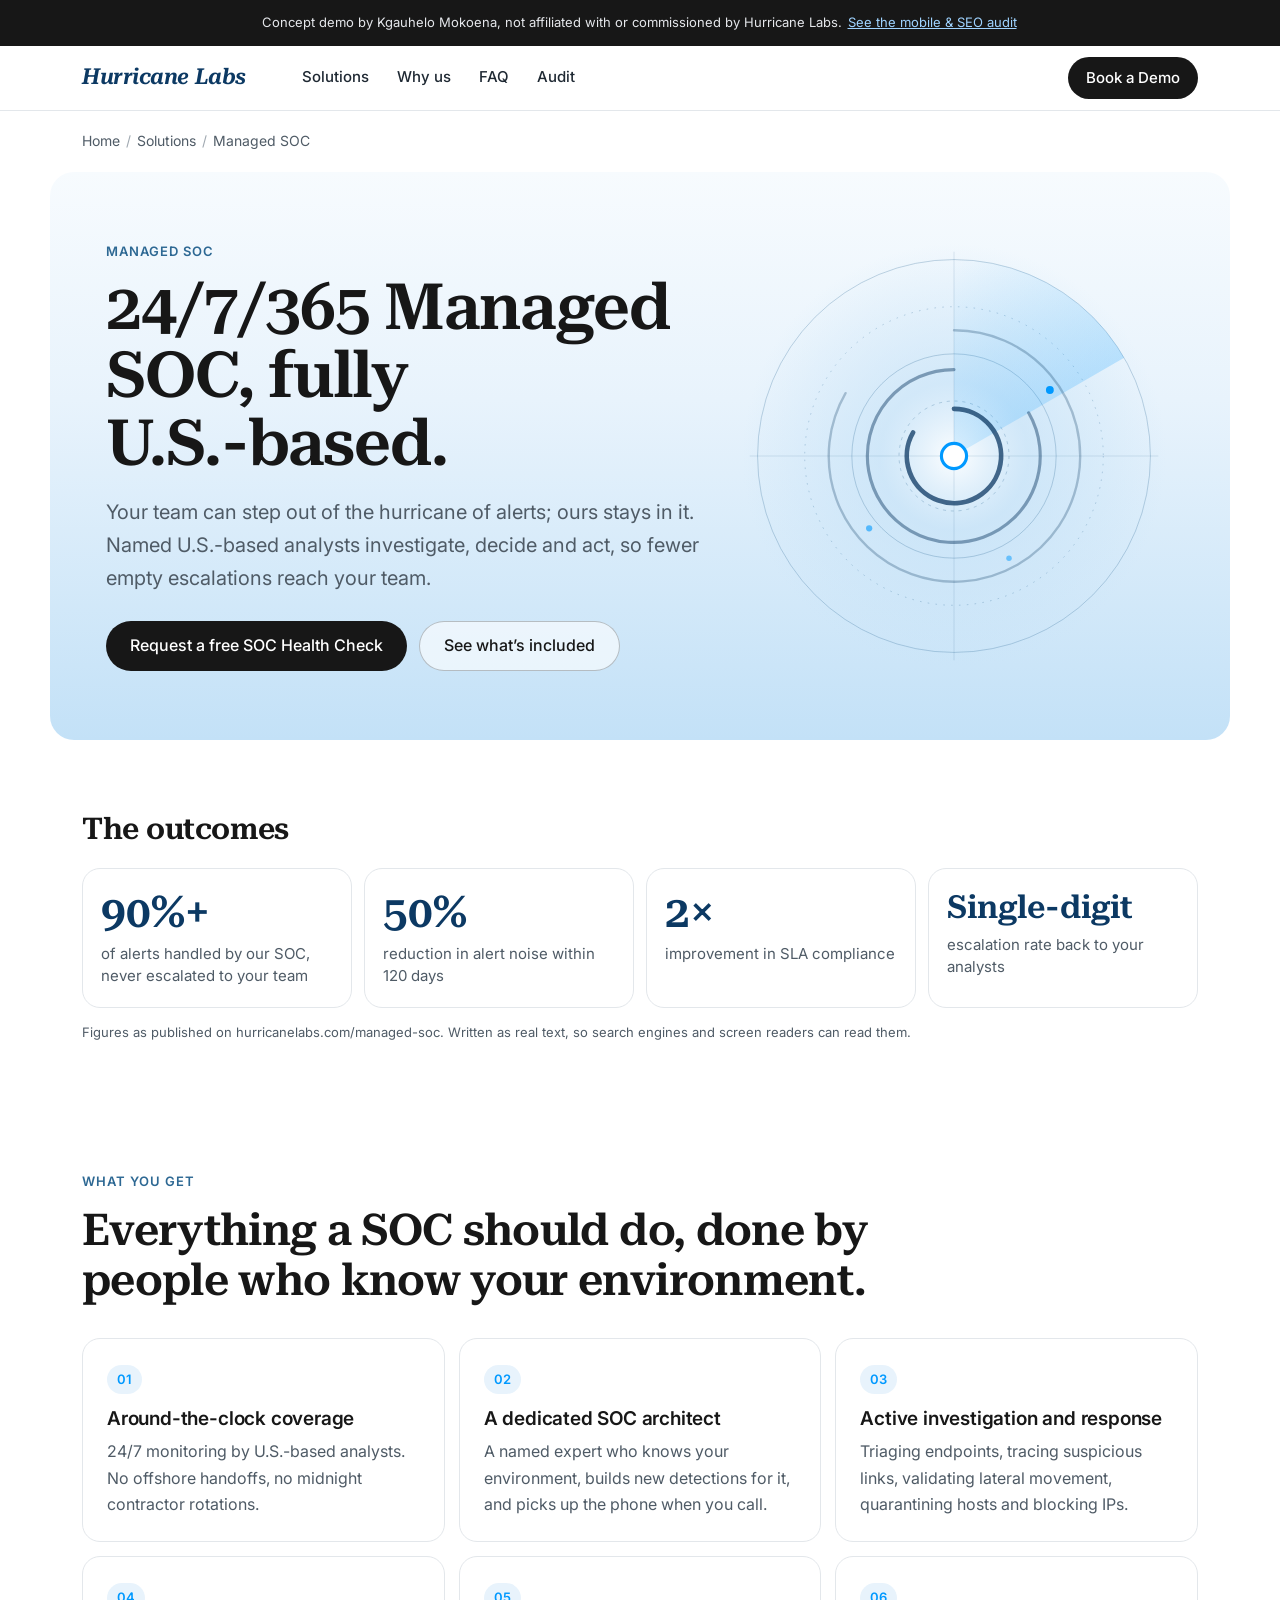
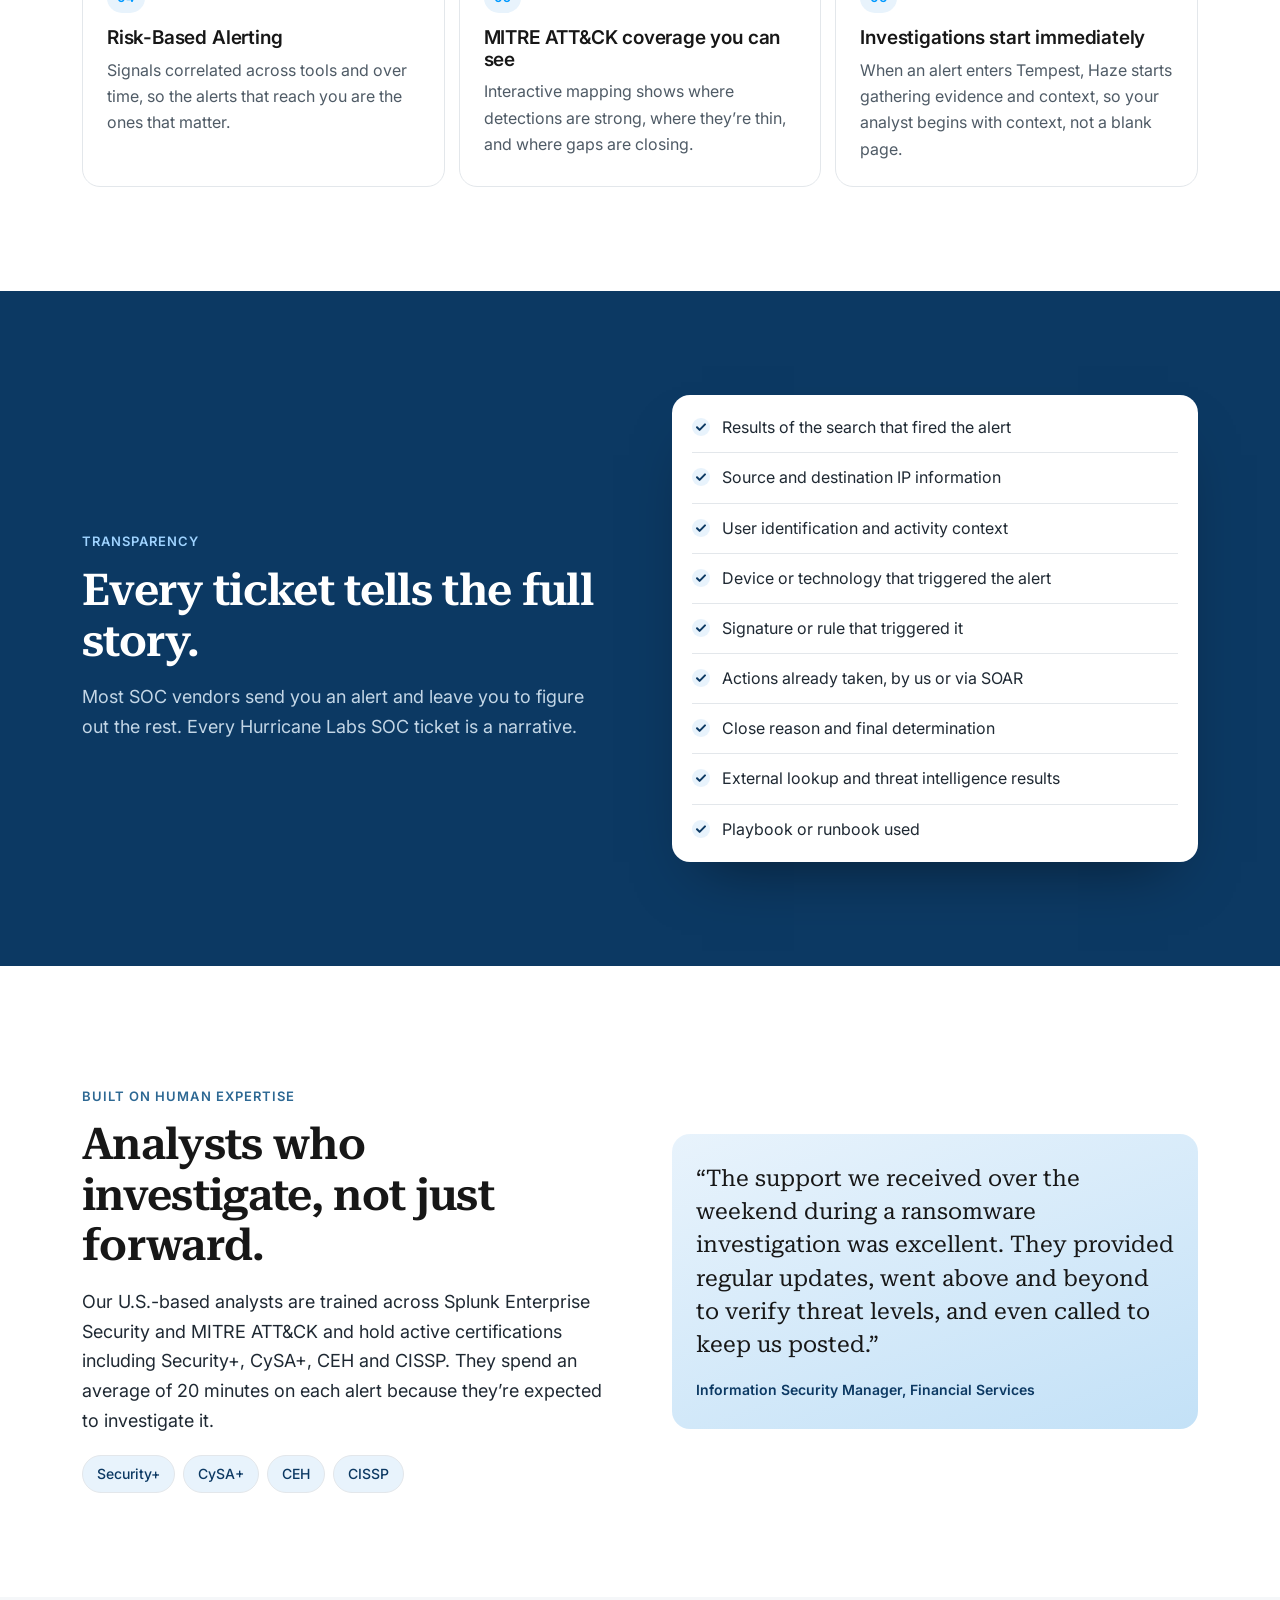
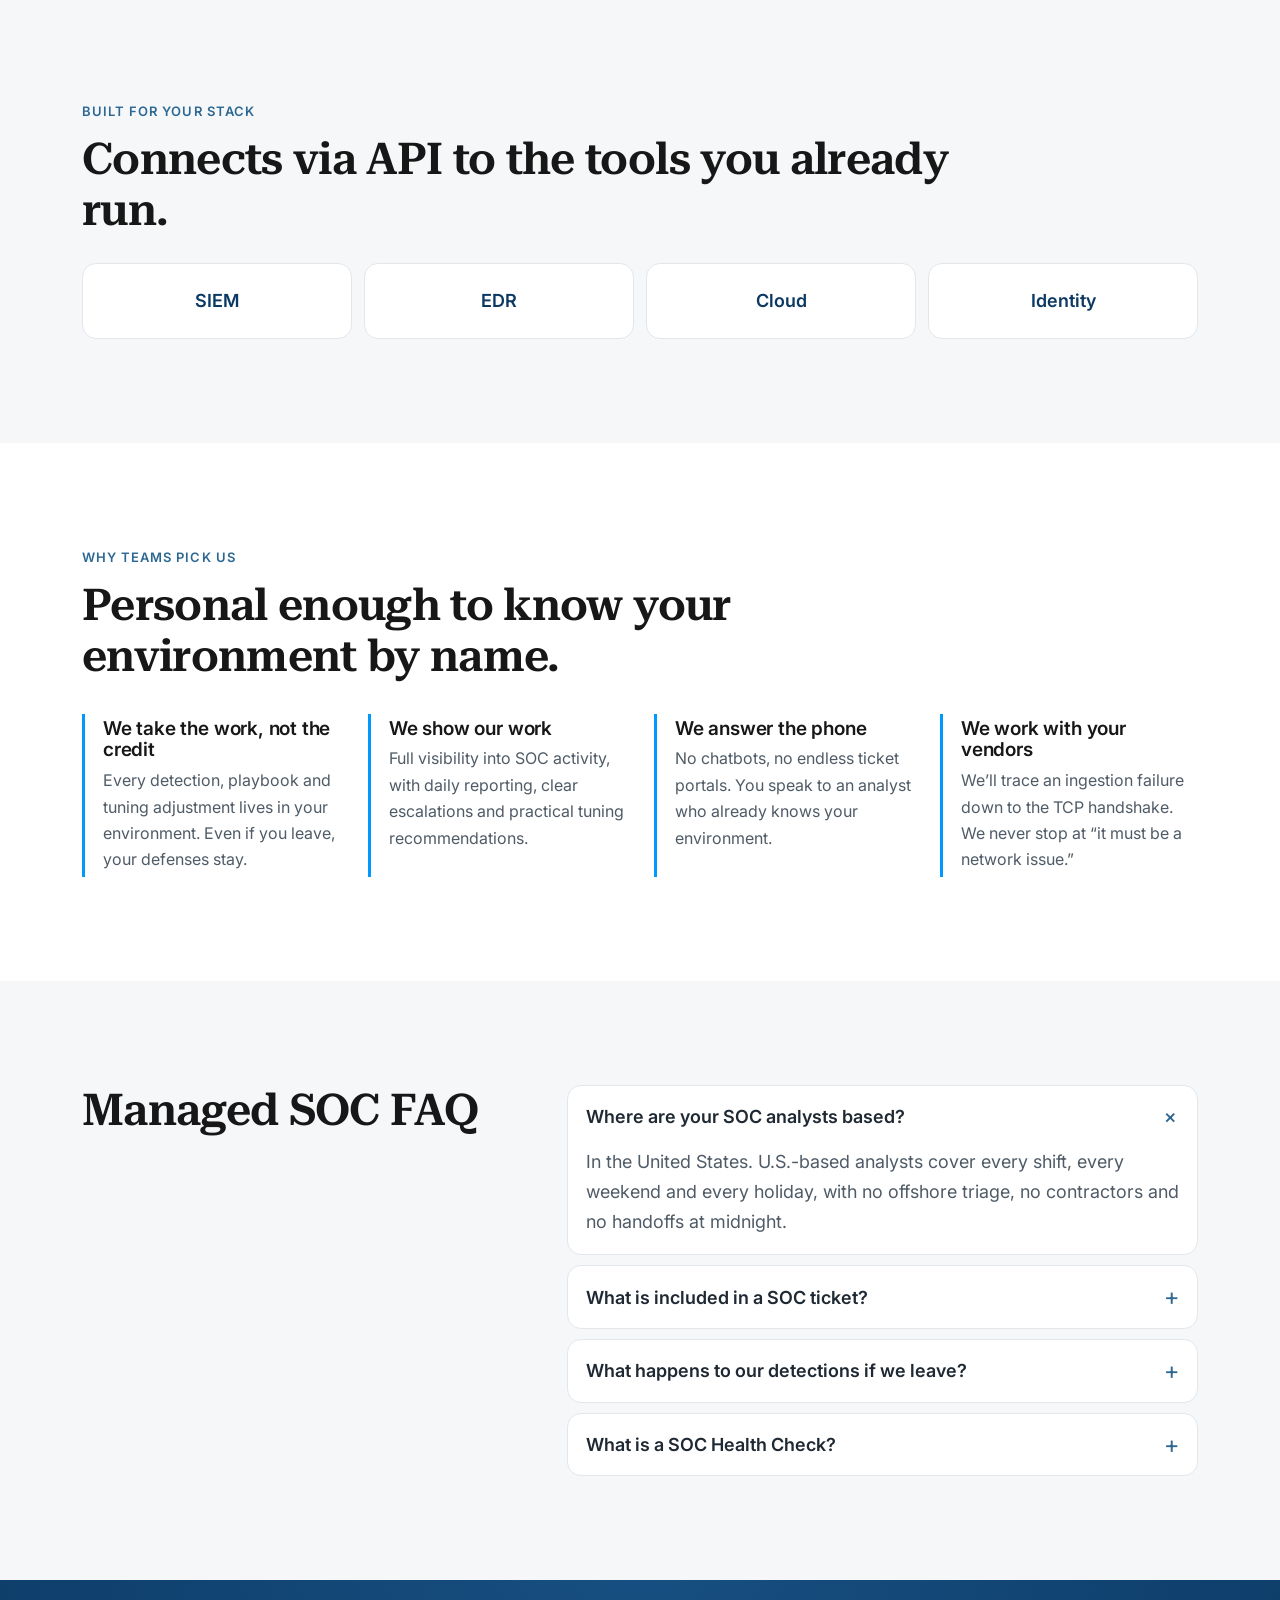
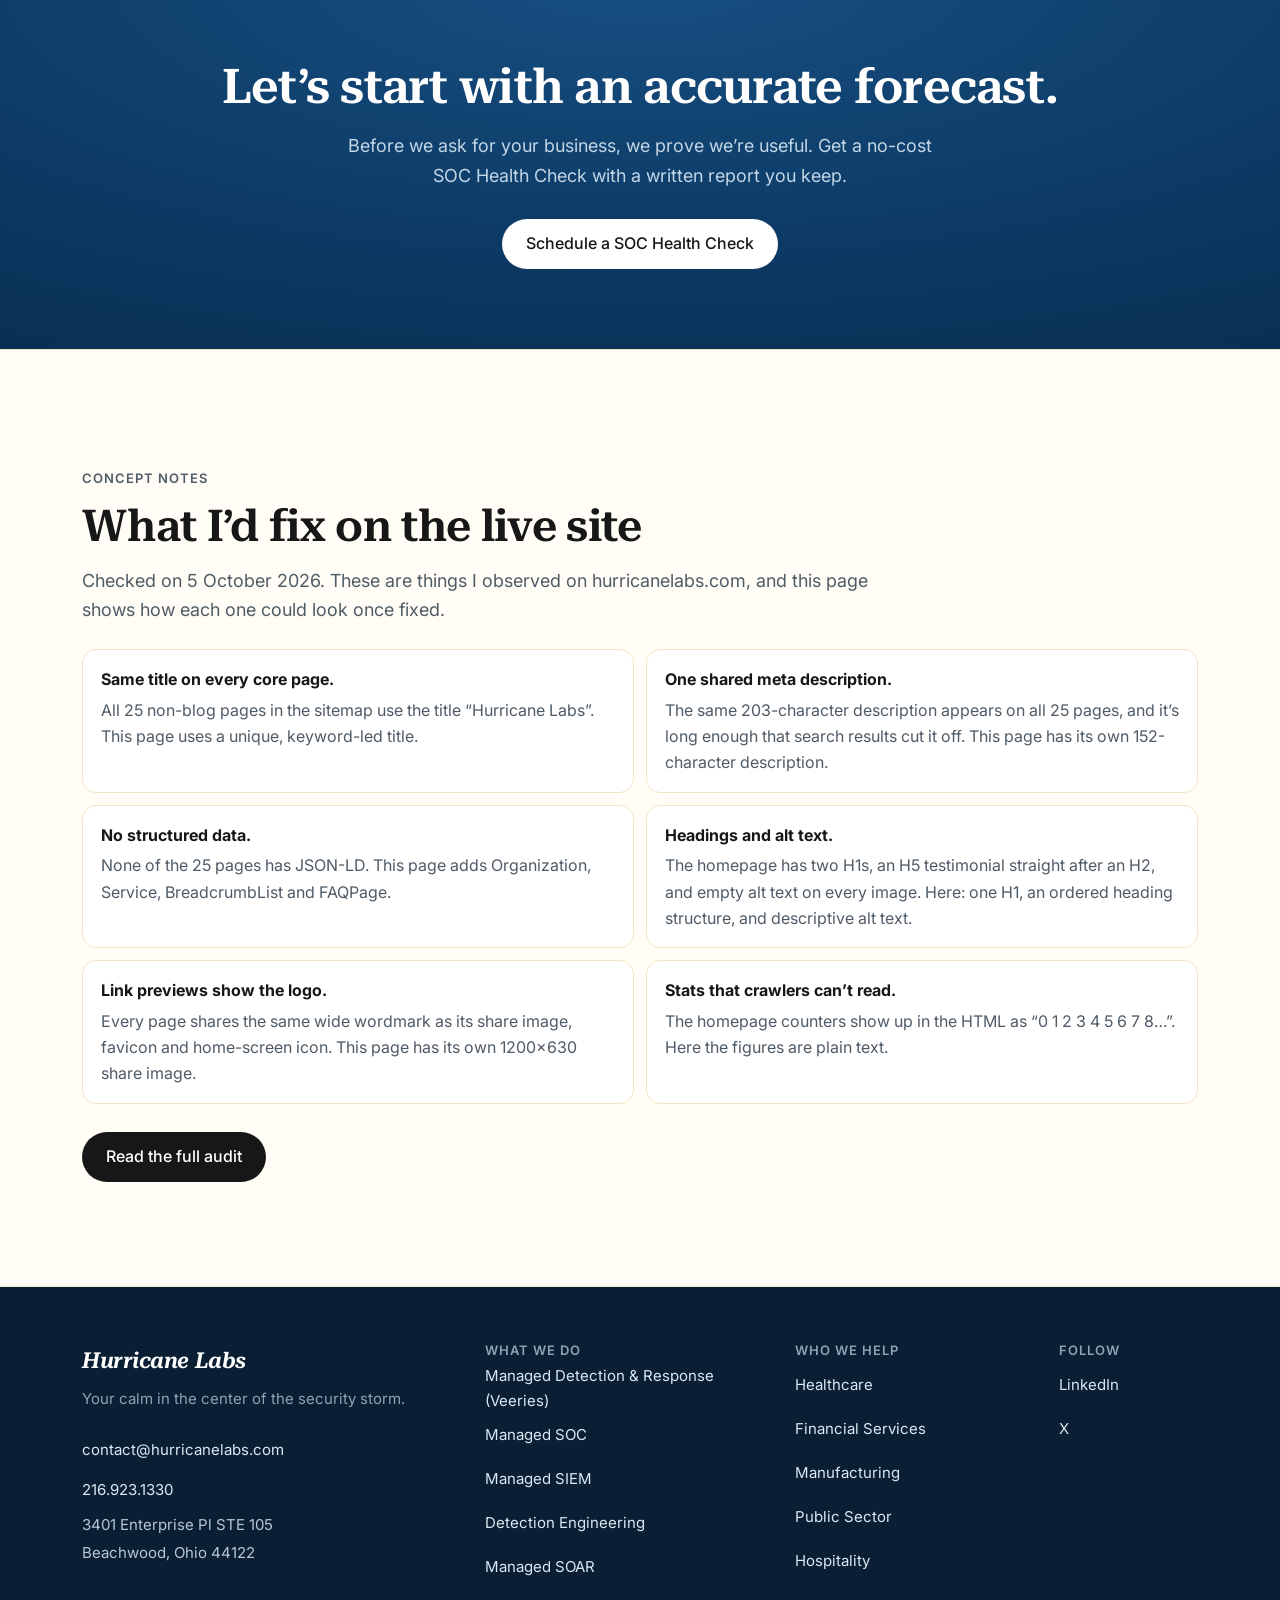
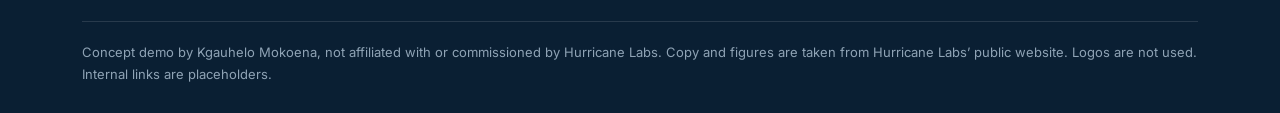
==== index.html @ 367b2ae9 "Concept demo page" ====
<!doctype html>
<html lang="en">
<head>
<meta charset="utf-8">
<meta name="viewport" content="width=device-width, initial-scale=1">
<title>Managed SOC Services | 24/7 U.S.-Based SOC | Hurricane Labs</title>
<meta name="description" content="24/7/365 managed SOC with named, U.S.-based analysts. Faster investigations, fewer empty escalations, and full visibility. Book a free SOC Health Check.">
<!-- Concept demo: on production this would be the canonical Managed SOC URL. noindex keeps the demo out of search results. -->
<link rel="canonical" href="https://www.hurricanelabs.com/managed-soc">
<meta name="robots" content="noindex, follow">
<meta property="og:type" content="website">
<meta property="og:title" content="Managed SOC Services | 24/7 U.S.-Based SOC | Hurricane Labs">
<meta property="og:description" content="24/7/365 monitoring and response by named, U.S.-based analysts. Start with a no-cost SOC Health Check.">
<meta property="og:image" content="https://kgauhelom053-ai.github.io/concept-hurricane-labs-redesign/og-managed-soc.png">
<meta property="og:image:width" content="1200">
<meta property="og:image:height" content="630">
<meta name="twitter:card" content="summary_large_image">
<meta name="theme-color" content="#0c3963">
<link rel="icon" href="data:image/svg+xml,%3Csvg xmlns='http://www.w3.org/2000/svg' viewBox='0 0 32 32'%3E%3Crect width='32' height='32' rx='8' fill='%230c3963'/%3E%3Ctext x='16' y='22' font-family='Georgia,serif' font-size='17' font-weight='700' fill='%23fff' text-anchor='middle'%3EH%3C/text%3E%3C/svg%3E">
<link rel="preconnect" href="https://fonts.googleapis.com">
<link rel="preconnect" href="https://fonts.gstatic.com" crossorigin>
<link href="https://fonts.googleapis.com/css2?family=Inter:wght@400;500;600&family=Roboto+Serif:opsz,wght@8..144,600&display=swap" rel="stylesheet">
<link rel="stylesheet" href="styles.css">
<script type="application/ld+json">
{
  "@context": "https://schema.org",
  "@graph": [
    {
      "@type": "Organization",
      "@id": "https://www.hurricanelabs.com/#org",
      "name": "Hurricane Labs",
      "url": "https://www.hurricanelabs.com/",
      "foundingDate": "2003",
      "email": "contact@hurricanelabs.com",
      "telephone": "+1-216-923-1330",
      "address": {
        "@type": "PostalAddress",
        "streetAddress": "3401 Enterprise Pl STE 105",
        "addressLocality": "Beachwood",
        "addressRegion": "OH",
        "postalCode": "44122",
        "addressCountry": "US"
      },
      "sameAs": [
        "https://www.linkedin.com/company/hurricane-labs",
        "https://x.com/hurricanelabs"
      ]
    },
    {
      "@type": "Service",
      "name": "Managed SOC",
      "serviceType": "Managed Security Operations Center (SOC)",
      "description": "24/7/365 monitoring, investigation and response by named, U.S.-based analysts.",
      "provider": { "@id": "https://www.hurricanelabs.com/#org" },
      "areaServed": { "@type": "Country", "name": "United States" },
      "url": "https://www.hurricanelabs.com/managed-soc"
    },
    {
      "@type": "BreadcrumbList",
      "itemListElement": [
        { "@type": "ListItem", "position": 1, "name": "Home", "item": "https://www.hurricanelabs.com/" },
        { "@type": "ListItem", "position": 2, "name": "Managed SOC", "item": "https://www.hurricanelabs.com/managed-soc" }
      ]
    },
    {
      "@type": "FAQPage",
      "mainEntity": [
        { "@type": "Question", "name": "Where are your SOC analysts based?",
          "acceptedAnswer": { "@type": "Answer", "text": "In the United States. U.S.-based analysts cover every shift, every weekend and every holiday, with no offshore triage, no contractors and no handoffs at midnight." } },
        { "@type": "Question", "name": "What is included in a SOC ticket?",
          "acceptedAnswer": { "@type": "Answer", "text": "Every ticket includes the search results that fired the alert, source and destination IPs, user context, the triggering device and rule, actions already taken, the close reason, threat intelligence lookups, and the playbook used." } },
        { "@type": "Question", "name": "What happens to our detections if we leave?",
          "acceptedAnswer": { "@type": "Answer", "text": "Every detection, playbook and tuning adjustment lives directly in your environment, so your defenses stay where they are even if you leave." } },
        { "@type": "Question", "name": "What is a SOC Health Check?",
          "acceptedAnswer": { "@type": "Answer", "text": "A no-cost review of your current detection coverage, data quality and alert tuning, with a written report of specific recommendations that is yours to keep." } }
      ]
    }
  ]
}
</script>
</head>
<body>
<a class="skip" href="#main">Skip to content</a>

<div class="concept-bar" role="note">
  Concept demo by Kgauhelo Mokoena, not affiliated with or commissioned by Hurricane Labs. <a href="audit.html">See the mobile &amp; SEO audit</a>
</div>

<header class="site-header">
  <div class="wrap header-inner">
    <a class="wordmark" href="#main" aria-label="Hurricane Labs, home">Hurricane&nbsp;Labs</a>
    <nav class="desktop-nav" aria-label="Primary">
      <a href="#what-you-get">Solutions</a>
      <a href="#why">Why us</a>
      <a href="#faq">FAQ</a>
      <a href="audit.html">Audit</a>
    </nav>
    <a class="btn btn-dark btn-sm header-cta" href="#health-check">Book a Demo</a>
    <details class="mobile-nav">
      <summary aria-label="Open menu"><span></span><span></span><span></span></summary>
      <nav aria-label="Mobile">
        <a href="#what-you-get">Solutions</a>
        <a href="#why">Why us</a>
        <a href="#faq">FAQ</a>
        <a href="audit.html">Mobile &amp; SEO audit</a>
        <a class="btn btn-dark" href="#health-check">Book a Demo</a>
      </nav>
    </details>
  </div>
</header>

<main id="main">
  <nav class="wrap crumbs" aria-label="Breadcrumb">
    <ol><li><a href="#main">Home</a></li><li><a href="#what-you-get">Solutions</a></li><li aria-current="page">Managed SOC</li></ol>
  </nav>

  <section class="hero">
    <div class="wrap hero-inner">
      <div class="hero-copy">
        <p class="eyebrow">Managed SOC</p>
        <h1>24/7/365 Managed SOC, fully <span class="nw">U.S.-based.</span></h1>
        <p class="lede">Your team can step out of the hurricane of alerts; ours stays in it. Named U.S.-based analysts investigate, decide and act, so fewer empty escalations reach your team.</p>
        <div class="ctas">
          <a class="btn btn-dark" href="#health-check">Request a free SOC Health Check</a>
          <a class="btn btn-ghost" href="#what-you-get">See what’s included</a>
        </div>
      </div>
      <figure class="hero-art">
        <img src="storm.svg" width="560" height="560" fetchpriority="high"
             alt="Illustration of a radar sweep over a calm storm eye, representing round-the-clock security monitoring">
      </figure>
    </div>
  </section>

  <section class="outcomes" aria-labelledby="outcomes-h">
    <div class="wrap">
      <h2 id="outcomes-h" class="h2-sm">The outcomes</h2>
      <ul class="stats">
        <li><strong>90%+</strong><span>of alerts handled by our SOC, never escalated to your team</span></li>
        <li><strong>50%</strong><span>reduction in alert noise within 120 days</span></li>
        <li><strong>2×</strong><span>improvement in SLA compliance</span></li>
        <li><strong class="stat-word">Single-digit</strong><span>escalation rate back to your analysts</span></li>
      </ul>
      <p class="fineprint">Figures as published on hurricanelabs.com/managed-soc. Written as real text, so search engines and screen readers can read them.</p>
    </div>
  </section>

  <section class="section" id="what-you-get" aria-labelledby="wyg-h">
    <div class="wrap">
      <p class="eyebrow">What you get</p>
      <h2 id="wyg-h">Everything a SOC should do, done by people who know your environment.</h2>
      <ol class="cards">
        <li class="card"><span class="num">01</span><h3>Around-the-clock coverage</h3><p>24/7 monitoring by U.S.-based analysts. No offshore handoffs, no midnight contractor rotations.</p></li>
        <li class="card"><span class="num">02</span><h3>A dedicated SOC architect</h3><p>A named expert who knows your environment, builds new detections for it, and picks up the phone when you call.</p></li>
        <li class="card"><span class="num">03</span><h3>Active investigation and response</h3><p>Triaging endpoints, tracing suspicious links, validating lateral movement, quarantining hosts and blocking IPs.</p></li>
        <li class="card"><span class="num">04</span><h3>Risk-Based Alerting</h3><p>Signals correlated across tools and over time, so the alerts that reach you are the ones that matter.</p></li>
        <li class="card"><span class="num">05</span><h3>MITRE ATT&amp;CK coverage you can see</h3><p>Interactive mapping shows where detections are strong, where they’re thin, and where gaps are closing.</p></li>
        <li class="card"><span class="num">06</span><h3>Investigations start immediately</h3><p>When an alert enters Tempest, Haze starts gathering evidence and context, so your analyst begins with context, not a blank page.</p></li>
      </ol>
    </div>
  </section>

  <section class="section section-navy" aria-labelledby="ticket-h">
    <div class="wrap split">
      <div>
        <p class="eyebrow eyebrow-light">Transparency</p>
        <h2 id="ticket-h">Every ticket tells the full story.</h2>
        <p class="muted-light">Most SOC vendors send you an alert and leave you to figure out the rest. Every Hurricane Labs SOC ticket is a narrative.</p>
      </div>
      <ul class="ticket" aria-label="What each SOC ticket includes">
        <li>Results of the search that fired the alert</li>
        <li>Source and destination IP information</li>
        <li>User identification and activity context</li>
        <li>Device or technology that triggered the alert</li>
        <li>Signature or rule that triggered it</li>
        <li>Actions already taken, by us or via SOAR</li>
        <li>Close reason and final determination</li>
        <li>External lookup and threat intelligence results</li>
        <li>Playbook or runbook used</li>
      </ul>
    </div>
  </section>

  <section class="section" aria-labelledby="people-h">
    <div class="wrap split">
      <div>
        <p class="eyebrow">Built on human expertise</p>
        <h2 id="people-h">Analysts who investigate, not just forward.</h2>
        <p>Our U.S.-based analysts are trained across Splunk Enterprise Security and MITRE ATT&amp;CK and hold active certifications including Security+, CySA+, CEH and CISSP. They spend an average of 20 minutes on each alert because they’re expected to investigate it.</p>
        <ul class="pills" aria-label="Analyst certifications"><li>Security+</li><li>CySA+</li><li>CEH</li><li>CISSP</li></ul>
      </div>
      <figure class="quote">
        <blockquote><p>“The support we received over the weekend during a ransomware investigation was excellent. They provided regular updates, went above and beyond to verify threat levels, and even called to keep us posted.”</p></blockquote>
        <figcaption>Information Security Manager, Financial Services</figcaption>
      </figure>
    </div>
  </section>

  <section class="section section-soft" aria-labelledby="stack-h">
    <div class="wrap">
      <p class="eyebrow">Built for your stack</p>
      <h2 id="stack-h">Connects via API to the tools you already run.</h2>
      <ul class="stack"><li>SIEM</li><li>EDR</li><li>Cloud</li><li>Identity</li></ul>
    </div>
  </section>

  <section class="section" id="why" aria-labelledby="why-h">
    <div class="wrap">
      <p class="eyebrow">Why teams pick us</p>
      <h2 id="why-h">Personal enough to know your environment by name.</h2>
      <div class="why">
        <article><h3>We take the work, not the credit</h3><p>Every detection, playbook and tuning adjustment lives in your environment. Even if you leave, your defenses stay.</p></article>
        <article><h3>We show our work</h3><p>Full visibility into SOC activity, with daily reporting, clear escalations and practical tuning recommendations.</p></article>
        <article><h3>We answer the phone</h3><p>No chatbots, no endless ticket portals. You speak to an analyst who already knows your environment.</p></article>
        <article><h3>We work with your vendors</h3><p>We’ll trace an ingestion failure down to the TCP handshake. We never stop at “it must be a network issue.”</p></article>
      </div>
    </div>
  </section>

  <section class="section section-soft" id="faq" aria-labelledby="faq-h">
    <div class="wrap faq-wrap">
      <h2 id="faq-h">Managed SOC FAQ</h2>
      <div class="faq">
        <details open><summary>Where are your SOC analysts based?</summary><p>In the United States. U.S.-based analysts cover every shift, every weekend and every holiday, with no offshore triage, no contractors and no handoffs at midnight.</p></details>
        <details><summary>What is included in a SOC ticket?</summary><p>The search results that fired the alert, source and destination IPs, user context, the triggering device and rule, actions already taken, the close reason, threat intelligence lookups, and the playbook used.</p></details>
        <details><summary>What happens to our detections if we leave?</summary><p>Every detection, playbook and tuning adjustment lives directly in your environment, so your defenses stay where they are.</p></details>
        <details><summary>What is a SOC Health Check?</summary><p>A no-cost review of your current detection coverage, data quality and alert tuning, with a written report of specific recommendations. Yours to keep, even if we never work together.</p></details>
      </div>
    </div>
  </section>

  <section class="cta" id="health-check" aria-labelledby="cta-h">
    <div class="wrap cta-inner">
      <h2 id="cta-h">Let’s start with an accurate forecast.</h2>
      <p>Before we ask for your business, we prove we’re useful. Get a no-cost SOC Health Check with a written report you keep.</p>
      <a class="btn btn-light" href="#health-check">Schedule a SOC Health Check</a>
    </div>
  </section>

  <section class="section fixes" aria-labelledby="fix-h">
    <div class="wrap">
      <p class="eyebrow">Concept notes</p>
      <h2 id="fix-h">What I’d fix on the live site</h2>
      <p>Checked on 5 October 2026. These are things I observed on hurricanelabs.com, and this page shows how each one could look once fixed.</p>
      <ul class="fixlist">
        <li><b>Same title on every core page.</b> All 25 non-blog pages in the sitemap use the title “Hurricane Labs”. This page uses a unique, keyword-led title.</li>
        <li><b>One shared meta description.</b> The same 203-character description appears on all 25 pages, and it’s long enough that search results cut it off. This page has its own 152-character description.</li>
        <li><b>No structured data.</b> None of the 25 pages has JSON-LD. This page adds Organization, Service, BreadcrumbList and FAQPage.</li>
        <li><b>Headings and alt text.</b> The homepage has two H1s, an H5 testimonial straight after an H2, and empty alt text on every image. Here: one H1, an ordered heading structure, and descriptive alt text.</li>
        <li><b>Link previews show the logo.</b> Every page shares the same wide wordmark as its share image, favicon and home-screen icon. This page has its own 1200×630 share image.</li>
        <li><b>Stats that crawlers can’t read.</b> The homepage counters show up in the HTML as “0 1 2 3 4 5 6 7 8…”. Here the figures are plain text.</li>
      </ul>
      <a class="btn btn-dark" href="audit.html">Read the full audit</a>
    </div>
  </section>
</main>

<footer class="site-footer">
  <div class="wrap footer-grid">
    <div>
      <p class="wordmark wordmark-light">Hurricane&nbsp;Labs</p>
      <p class="foot-sub">Your calm in the center of the security storm.</p>
      <address>
        <a href="mailto:contact@hurricanelabs.com">contact@hurricanelabs.com</a><br>
        <a href="tel:+12169231330">216.923.1330</a><br>
        3401 Enterprise Pl STE 105<br>Beachwood, Ohio 44122
      </address>
    </div>
    <nav aria-label="Services"><h2 class="foot-h">What we do</h2><ul><li><a href="#main">Managed Detection &amp; Response (Veeries)</a></li><li><a href="#main">Managed SOC</a></li><li><a href="#main">Managed SIEM</a></li><li><a href="#main">Detection Engineering</a></li><li><a href="#main">Managed SOAR</a></li></ul></nav>
    <nav aria-label="Industries"><h2 class="foot-h">Who we help</h2><ul><li><a href="#main">Healthcare</a></li><li><a href="#main">Financial Services</a></li><li><a href="#main">Manufacturing</a></li><li><a href="#main">Public Sector</a></li><li><a href="#main">Hospitality</a></li></ul></nav>
    <nav aria-label="Social"><h2 class="foot-h">Follow</h2><ul><li><a href="https://www.linkedin.com/company/hurricane-labs" aria-label="Hurricane Labs on LinkedIn">LinkedIn</a></li><li><a href="https://x.com/hurricanelabs" aria-label="Hurricane Labs on X">X</a></li></ul></nav>
  </div>
  <div class="wrap legal">
    <p>Concept demo by Kgauhelo Mokoena, not affiliated with or commissioned by Hurricane Labs. Copy and figures are taken from Hurricane Labs’ public website. Logos are not used. Internal links are placeholders.</p>
  </div>
</footer>
</body>
</html>
---- styles.css ----
:root{
  --navy:#0c3963; --blue:#2d6893; --sky:#c3e1f7; --sky-2:#e8f3fc; --bright:#0099ff; --ink:#171717;
  --text:#1f2933; --muted:#4f5b66; --line:#e3e7eb; --soft:#f5f7f9; --white:#fff;
  --serif:"Roboto Serif",Georgia,"Times New Roman",serif;
  --sans:"Inter",system-ui,-apple-system,"Segoe UI",Roboto,sans-serif;
  --r:18px;
}
*,*::before,*::after{box-sizing:border-box}
html{-webkit-text-size-adjust:100%;scroll-behavior:smooth}
@media (prefers-reduced-motion:reduce){html{scroll-behavior:auto}}
body{margin:0;font:400 17px/1.65 var(--sans);color:var(--text);background:var(--white);-webkit-font-smoothing:antialiased;overflow-x:hidden}
h1,h2,h3{margin:0;color:var(--ink);line-height:1.15}
h1,h2{font-family:var(--serif);font-weight:600;letter-spacing:-.015em}
h3{font-weight:600;font-size:19px;letter-spacing:-.01em}
p{margin:0}
ul,ol{margin:0;padding:0;list-style:none}
a{color:var(--blue)}
img{max-width:100%;height:auto;display:block}
.wrap{width:100%;max-width:1180px;margin:0 auto;padding:0 20px}
:focus-visible{outline:3px solid var(--bright);outline-offset:3px;border-radius:6px}
.skip{position:absolute;left:-9999px;top:0;background:var(--ink);color:#fff;padding:10px 14px;z-index:99}
.skip:focus{left:10px;top:10px}

.concept-bar{background:var(--ink);color:#e5e7eb;font-size:13px;line-height:1.5;text-align:center;padding:9px 16px}
.concept-bar a{color:#9fd3ff;white-space:nowrap}

/* header */
.site-header{position:sticky;top:0;z-index:30;background:rgba(255,255,255,.92);backdrop-filter:blur(10px);-webkit-backdrop-filter:blur(10px);border-bottom:1px solid var(--line)}
.header-inner{display:flex;align-items:center;gap:16px;height:64px}
.wordmark{font-family:var(--serif);font-weight:600;font-size:22px;letter-spacing:-.02em;color:var(--navy);text-decoration:none;margin-right:auto;font-style:italic}
.wordmark-light{color:#fff}
.desktop-nav{display:none;gap:28px}
.desktop-nav a{color:var(--text);text-decoration:none;font-weight:500;font-size:15px;padding:10px 0}
.desktop-nav a:hover{color:var(--blue)}
.site-header .header-cta{display:none}
.mobile-nav{position:relative}
.mobile-nav summary{list-style:none;width:48px;height:48px;display:grid;place-content:center;gap:5px;cursor:pointer;border-radius:12px}
.mobile-nav summary::-webkit-details-marker{display:none}
.mobile-nav summary span{display:block;width:22px;height:2px;background:var(--ink);border-radius:2px;transition:transform .2s,opacity .2s}
.mobile-nav[open] summary span:nth-child(1){transform:translateY(7px) rotate(45deg)}
.mobile-nav[open] summary span:nth-child(2){opacity:0}
.mobile-nav[open] summary span:nth-child(3){transform:translateY(-7px) rotate(-45deg)}
.mobile-nav nav{position:absolute;right:0;top:56px;width:min(86vw,320px);background:#fff;border:1px solid var(--line);border-radius:16px;box-shadow:0 20px 40px -16px rgba(12,57,99,.3);padding:10px;display:grid}
.mobile-nav nav a{display:flex;align-items:center;min-height:48px;padding:0 14px;border-radius:10px;color:var(--ink);text-decoration:none;font-weight:500}
.mobile-nav nav a:hover{background:var(--soft)}
.mobile-nav nav .btn{justify-content:center;color:#fff;margin-top:6px}

/* buttons */
.btn{display:inline-flex;align-items:center;justify-content:center;min-height:50px;padding:0 24px;border-radius:999px;font:500 16px/1.2 var(--sans);text-decoration:none;text-align:center;transition:background .15s,transform .15s}
.btn:hover{transform:translateY(-1px)}
.btn-sm{min-height:42px;padding:0 18px;font-size:15px}
.btn-dark{background:var(--ink);color:#fff}
.btn-dark:hover{background:#000}
.btn-ghost{border:1px solid rgba(23,23,23,.25);color:var(--ink);background:rgba(255,255,255,.6)}
.btn-light{background:#fff;color:var(--ink)}

/* breadcrumbs */
.crumbs ol{display:flex;flex-wrap:wrap;gap:6px;font-size:14px;color:var(--muted);padding:14px 0 0}
.crumbs li+li::before{content:"/";margin-right:6px;color:#a0a9b1}
.crumbs a{color:var(--muted);text-decoration:none;padding:12px 0}
.crumbs a:hover{color:var(--blue);text-decoration:underline}

/* hero */
.hero{padding:16px 0 0}
.hero-inner{background:linear-gradient(180deg,#f7fbfe 0%,var(--sky-2) 40%,var(--sky) 100%);border-radius:24px;padding:36px 24px 0;display:grid;gap:8px;overflow:hidden}
.eyebrow{font-size:13px;font-weight:600;letter-spacing:.08em;text-transform:uppercase;color:var(--blue);margin-bottom:12px}
.eyebrow-light{color:#9fd3ff}
.hero h1{font-size:clamp(36px,9.6vw,64px);line-height:1.06}
.lede{margin-top:18px;font-size:clamp(17px,4.4vw,20px);color:var(--muted);max-width:34em}
.ctas{display:grid;gap:12px;margin-top:26px}
.hero-art{margin:8px auto -40px;max-width:360px;width:100%}

/* outcomes */
.outcomes{padding:72px 0 24px}
.h2-sm{font-size:clamp(24px,6vw,30px)}
.stats{display:grid;grid-template-columns:1fr 1fr;gap:12px;margin-top:22px}
.stats li{border:1px solid var(--line);border-radius:var(--r);padding:20px 18px;background:#fff}
.stats strong{display:block;font-family:var(--serif);font-size:clamp(28px,8vw,44px);font-weight:600;color:var(--navy);line-height:1.05}
.stats span{display:block;margin-top:8px;font-size:15px;color:var(--muted);line-height:1.45}
.fineprint{margin-top:14px;font-size:13px;color:var(--muted)}

/* sections */
.section{padding:72px 0}
.section h2{font-size:clamp(28px,7vw,44px);max-width:20em}
.section-soft{background:var(--soft)}
.section-navy{background:var(--navy);color:#dbe8f3}
.section-navy h2{color:#fff}
.muted-light{margin-top:16px;color:#c3d6e6}
.cards{display:grid;gap:14px;margin-top:32px}
.card{border:1px solid var(--line);border-radius:var(--r);padding:24px;background:#fff}
.num{display:inline-block;font-size:13px;font-weight:600;color:var(--bright);background:var(--sky-2);border-radius:999px;padding:4px 10px}
.card h3{margin-top:14px}
.card p{margin-top:8px;color:var(--muted);font-size:16px}
.split{display:grid;gap:28px}
.split p{margin-top:16px}
.ticket{background:#fff;color:var(--text);border-radius:var(--r);padding:8px 20px;box-shadow:0 30px 60px -30px rgba(0,0,0,.5)}
.ticket li{display:flex;gap:12px;padding:13px 0;border-bottom:1px solid var(--line);font-size:16px;line-height:1.45}
.ticket li:last-child{border-bottom:0}
.ticket li::before{content:"";flex:none;width:18px;height:18px;margin-top:2px;border-radius:50%;background:var(--sky-2) url("data:image/svg+xml,%3Csvg xmlns='http://www.w3.org/2000/svg' viewBox='0 0 18 18'%3E%3Cpath d='M5 9.3l2.6 2.6L13 6.4' stroke='%230c3963' stroke-width='2' fill='none' stroke-linecap='round' stroke-linejoin='round'/%3E%3C/svg%3E") center/18px no-repeat}
.pills{display:flex;flex-wrap:wrap;gap:8px;margin-top:20px}
.pills li{border:1px solid var(--line);border-radius:999px;padding:6px 14px;font-size:14px;font-weight:500;color:var(--navy);background:var(--sky-2)}
.quote{margin:0;background:linear-gradient(160deg,var(--sky-2),var(--sky));border-radius:var(--r);padding:28px 24px}
.quote blockquote{margin:0}
.quote blockquote p{margin:0;font-family:var(--serif);font-size:clamp(19px,4.8vw,23px);line-height:1.45;color:var(--ink)}
.quote figcaption{margin-top:16px;font-size:14px;font-weight:600;color:var(--navy)}
.stack{display:grid;grid-template-columns:1fr 1fr;gap:12px;margin-top:28px}
.stack li{background:#fff;border:1px solid var(--line);border-radius:14px;padding:22px;font-weight:600;font-size:18px;color:var(--navy);text-align:center}
.why{display:grid;gap:14px;margin-top:32px}
.why article{border-left:3px solid var(--bright);padding:4px 0 4px 18px}
.why p{margin-top:6px;color:var(--muted);font-size:16px}
.faq-wrap{display:grid;gap:24px}
.faq{display:grid;gap:10px}
.faq details{background:#fff;border:1px solid var(--line);border-radius:14px;padding:0 18px}
.faq summary{cursor:pointer;list-style:none;display:flex;justify-content:space-between;align-items:center;gap:14px;min-height:60px;padding:14px 0;font-weight:600;line-height:1.4}
.faq summary::-webkit-details-marker{display:none}
.faq summary::after{content:"+";font-size:24px;font-weight:400;color:var(--blue);transition:transform .2s;flex:none}
.faq details[open] summary::after{transform:rotate(45deg)}
.faq details p{padding:0 0 18px;color:var(--muted)}
.cta{background:radial-gradient(120% 140% at 50% 0%,#174f82 0%,var(--navy) 55%,#082a4a 100%);color:#dbe8f3;text-align:center;padding:80px 0}
.cta h2{color:#fff;font-size:clamp(30px,7.4vw,48px)}
.cta p{margin:16px auto 28px;max-width:34em;color:#c3d6e6}
.fixes{background:#fffdf5;border-top:1px solid #f1e6c4;border-bottom:1px solid #f1e6c4}
.fixes .eyebrow{color:#9a6b00}
.fixes > .wrap > p{margin-top:14px;color:var(--muted);max-width:44em}
.fixlist{display:grid;gap:12px;margin:24px 0 28px}
.fixlist li{background:#fff;border:1px solid #f1e6c4;border-radius:14px;padding:16px 18px;font-size:16px;color:var(--muted)}
.fixlist b{display:block;color:var(--ink);margin-bottom:4px}

/* footer */
.site-footer{background:#0a1f33;color:#b9c7d4;padding:56px 0 28px;font-size:15px}
.footer-grid{display:grid;gap:32px}
.foot-sub{margin-top:8px;color:#8fa3b5}
.site-footer address{font-style:normal;margin-top:18px;line-height:1.9}
.site-footer a{color:#dbe8f3;text-decoration:none}
.site-footer a:hover{text-decoration:underline}
.foot-h{font-family:var(--sans);font-size:13px;letter-spacing:.08em;text-transform:uppercase;color:#8fa3b5;margin-bottom:6px}
.site-footer nav li a{display:inline-flex;align-items:center;min-height:44px}
.legal{margin-top:32px}
.legal p{border-top:1px solid rgba(255,255,255,.12);padding-top:20px;font-size:13px;color:#8fa3b5}

/* audit page */
.audit-hero{padding:40px 0 8px}
.audit-hero h1{font-size:clamp(32px,8vw,52px)}
.audit-hero .lede{max-width:40em}
.meta-row{display:flex;flex-wrap:wrap;gap:8px;margin-top:20px}
.meta-row span{font-size:13px;background:var(--soft);border:1px solid var(--line);border-radius:999px;padding:6px 12px;color:var(--muted)}
.summary{display:grid;grid-template-columns:1fr 1fr;gap:12px;margin-top:28px}
.summary div{border:1px solid var(--line);border-radius:16px;padding:16px}
.summary b{display:block;font-family:var(--serif);font-size:28px;color:var(--navy)}
.summary span{font-size:14px;color:var(--muted)}
.issues{display:grid;gap:16px;margin-top:28px;counter-reset:i}
.issue{border:1px solid var(--line);border-radius:var(--r);padding:22px 20px;background:#fff}
.issue header{display:flex;flex-wrap:wrap;align-items:center;gap:8px 10px}
.issue h3{flex:1 1 100%;font-size:19px;margin-top:6px}
.prio{font-size:12px;font-weight:600;letter-spacing:.04em;text-transform:uppercase;border-radius:999px;padding:4px 10px}
.prio-high{background:#fde8e8;color:#9b1c1c}
.prio-med{background:#fdf3d7;color:#8a5a00}
.prio-low{background:#e6f1fb;color:#1e4f7a}
.area{font-size:12px;font-weight:600;color:var(--muted);text-transform:uppercase;letter-spacing:.04em}
.issue dl{margin:14px 0 0;display:grid;gap:10px}
.issue dt{font-size:13px;font-weight:600;color:var(--navy);text-transform:uppercase;letter-spacing:.05em}
.issue dd{margin:2px 0 0;font-size:16px;color:var(--muted)}
.issue code{font-size:.88em;background:var(--soft);border:1px solid var(--line);border-radius:6px;padding:1px 6px;word-break:break-word}
.good{margin-top:28px;background:#f1faf3;border:1px solid #cfead6;border-radius:var(--r);padding:20px}
.good h2{font-size:22px}
.good ul{margin-top:10px;display:grid;gap:6px;font-size:16px;color:var(--muted)}
.good li::before{content:"✓ ";color:#1f7a3a;font-weight:700}
.method{margin-top:28px;font-size:15px;color:var(--muted)}
.method h2{font-size:22px;margin-bottom:8px}

/* ≥ 640px */
@media (min-width:640px){
  .wrap{padding:0 32px}
  .ctas{display:flex;flex-wrap:wrap}
  .stats{grid-template-columns:repeat(4,1fr)}
  .cards{grid-template-columns:1fr 1fr}
  .stack{grid-template-columns:repeat(4,1fr)}
  .why{grid-template-columns:1fr 1fr;gap:28px}
  .footer-grid{grid-template-columns:1.4fr 1fr 1fr}
  .summary{grid-template-columns:repeat(4,1fr)}
  .issue{padding:26px 28px}
  .issue dl{grid-template-columns:140px 1fr;gap:12px 18px}
  .issue dd{margin:0}
}
/* ≥ 960px */
@media (min-width:960px){
  body{font-size:18px}
  .desktop-nav{display:flex}
  .site-header .header-cta{display:inline-flex}
  .mobile-nav{display:none}
  .wordmark{margin-right:40px}
  .desktop-nav{margin-right:auto}
  .hero-inner{grid-template-columns:1.15fr .85fr;align-items:center;padding:64px 56px;gap:32px}
  .hero-art{margin:0;max-width:440px;justify-self:end}
  .cards{grid-template-columns:repeat(3,1fr)}
  .section{padding:104px 0}
  .split{grid-template-columns:1fr 1fr;gap:64px;align-items:center}
  .why{grid-template-columns:repeat(4,1fr)}
  .faq-wrap{grid-template-columns:.8fr 1.2fr;gap:64px;align-items:start}
  .footer-grid{grid-template-columns:1.6fr 1.2fr 1fr .6fr}
  .fixlist{grid-template-columns:1fr 1fr}
}

.nw{white-space:nowrap}
.stats strong.stat-word{font-size:clamp(22px,5.6vw,32px);line-height:1.15}
.concept-bar a{display:inline-block;padding:4px 2px}
.site-footer address a{display:inline-block;padding:6px 0}
.site-footer nav li a{min-width:44px}
.crumbs a{display:inline-block;padding:4px 0}
.crumbs li{display:flex;align-items:center}
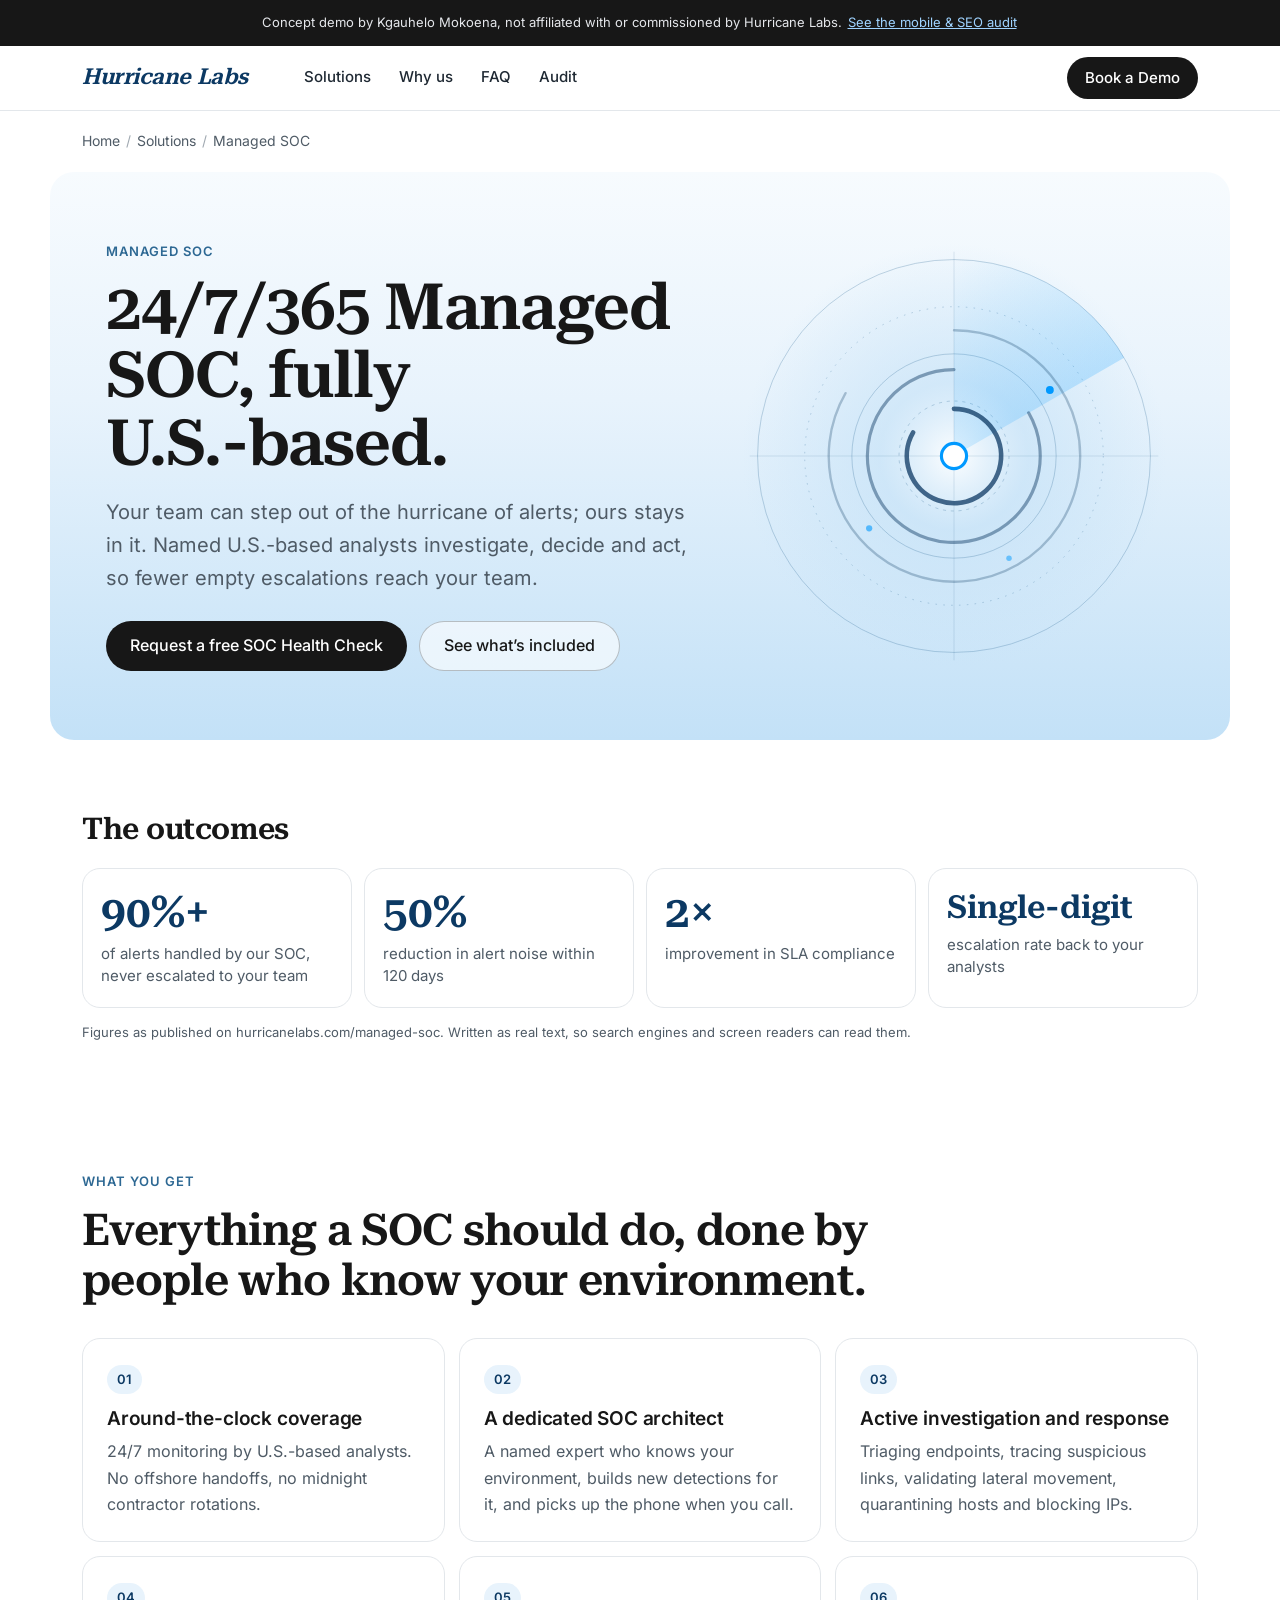
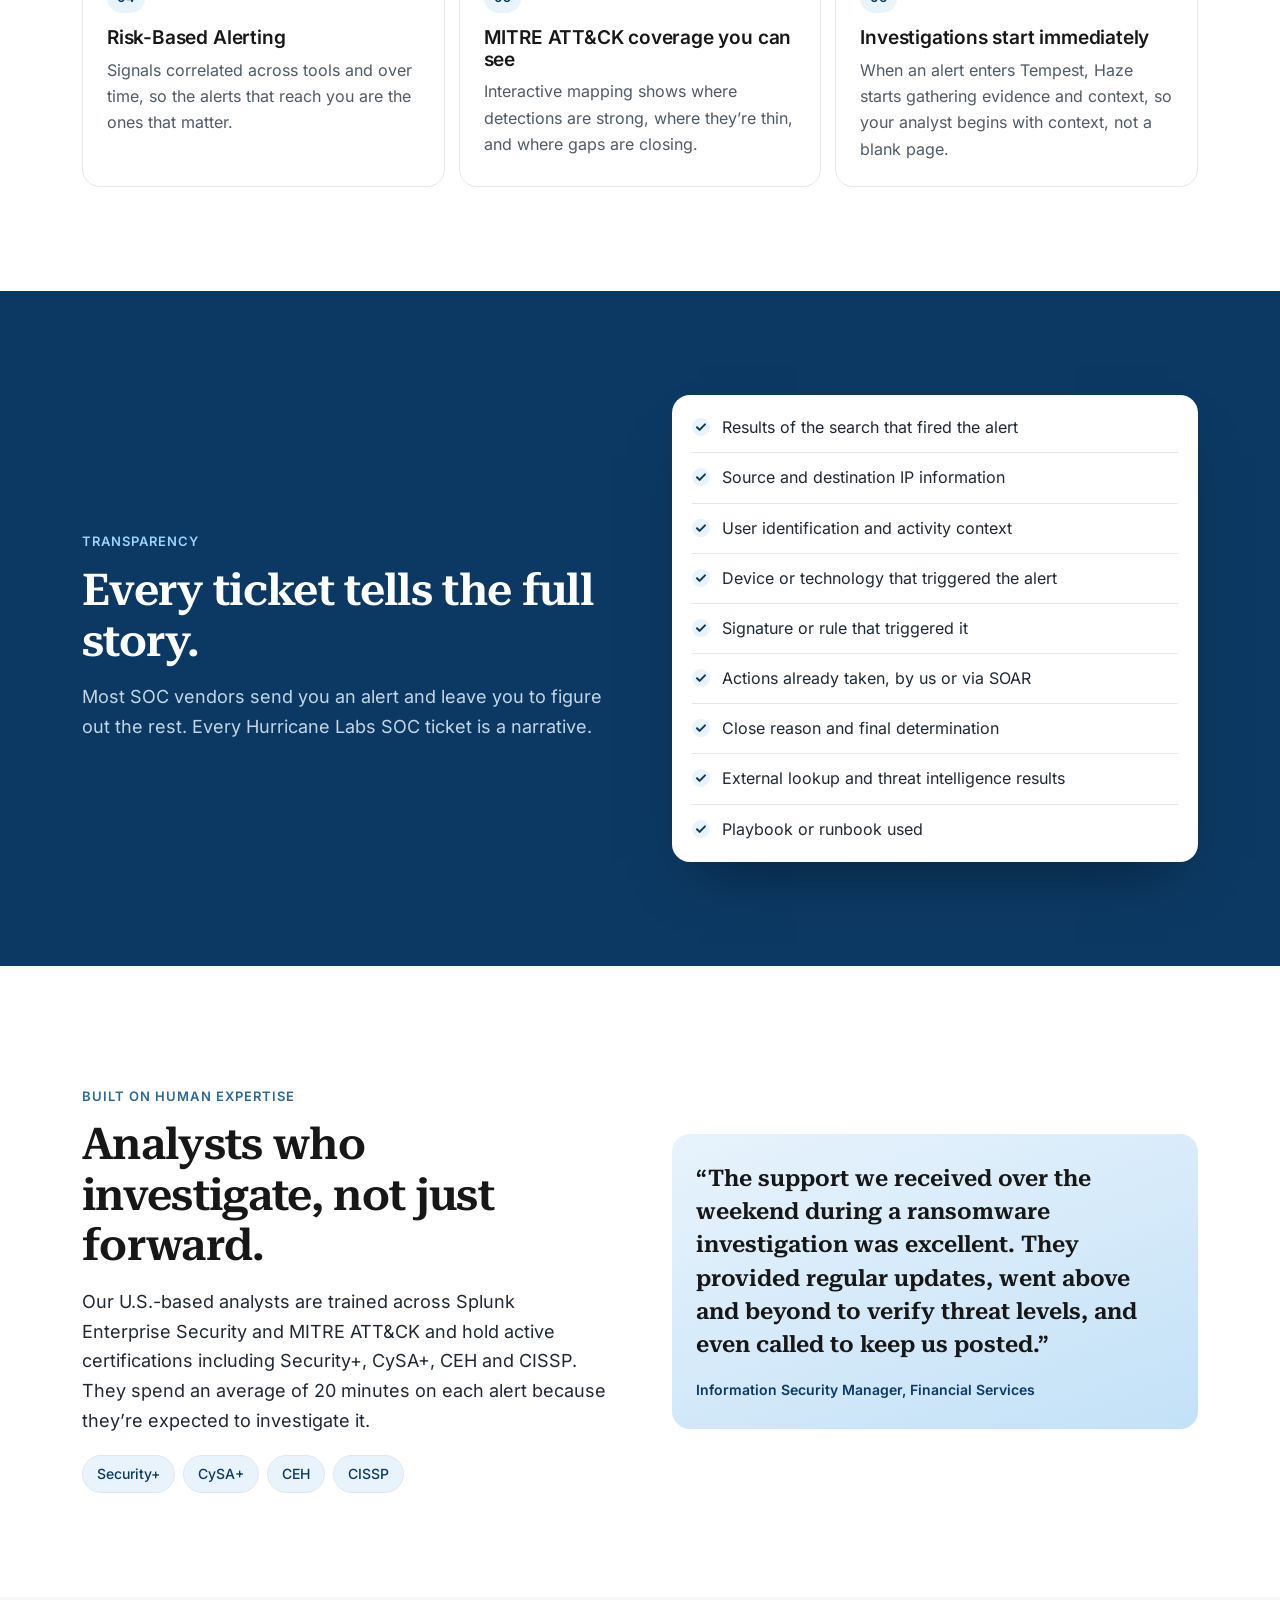
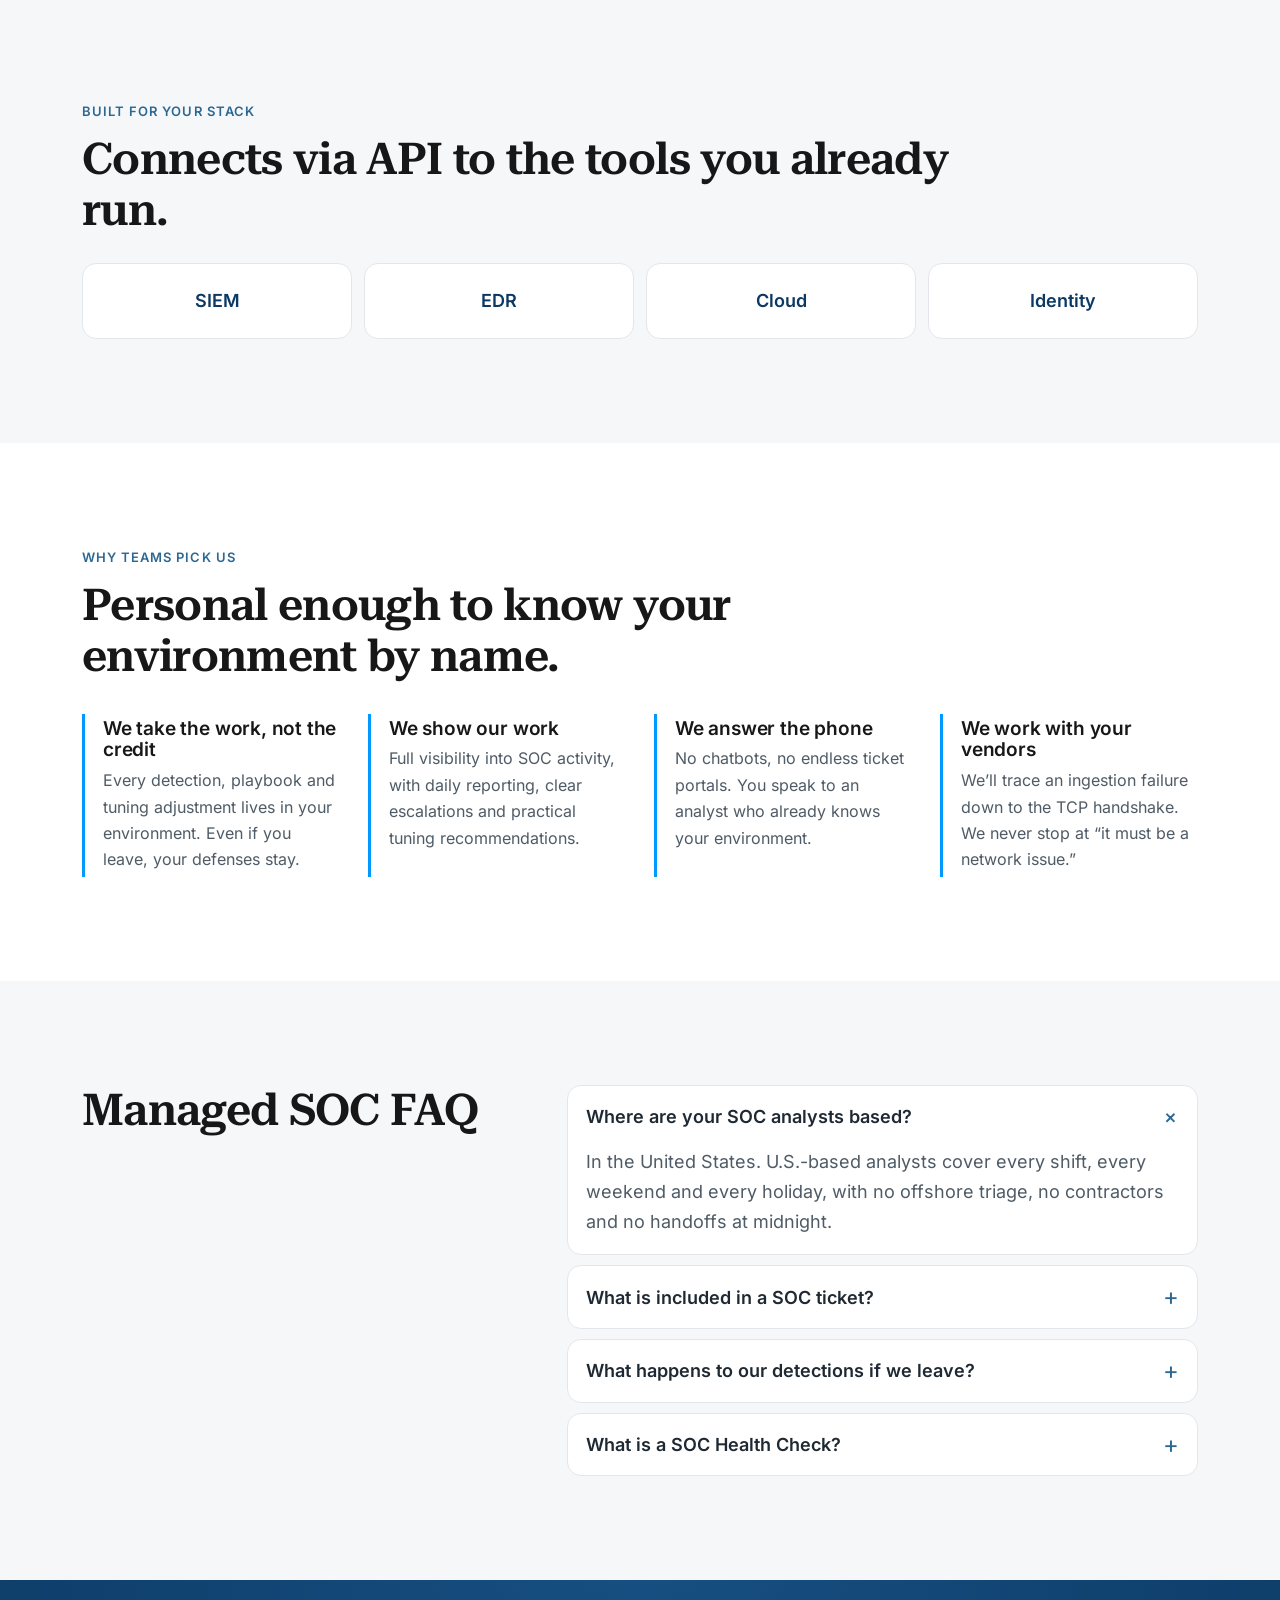
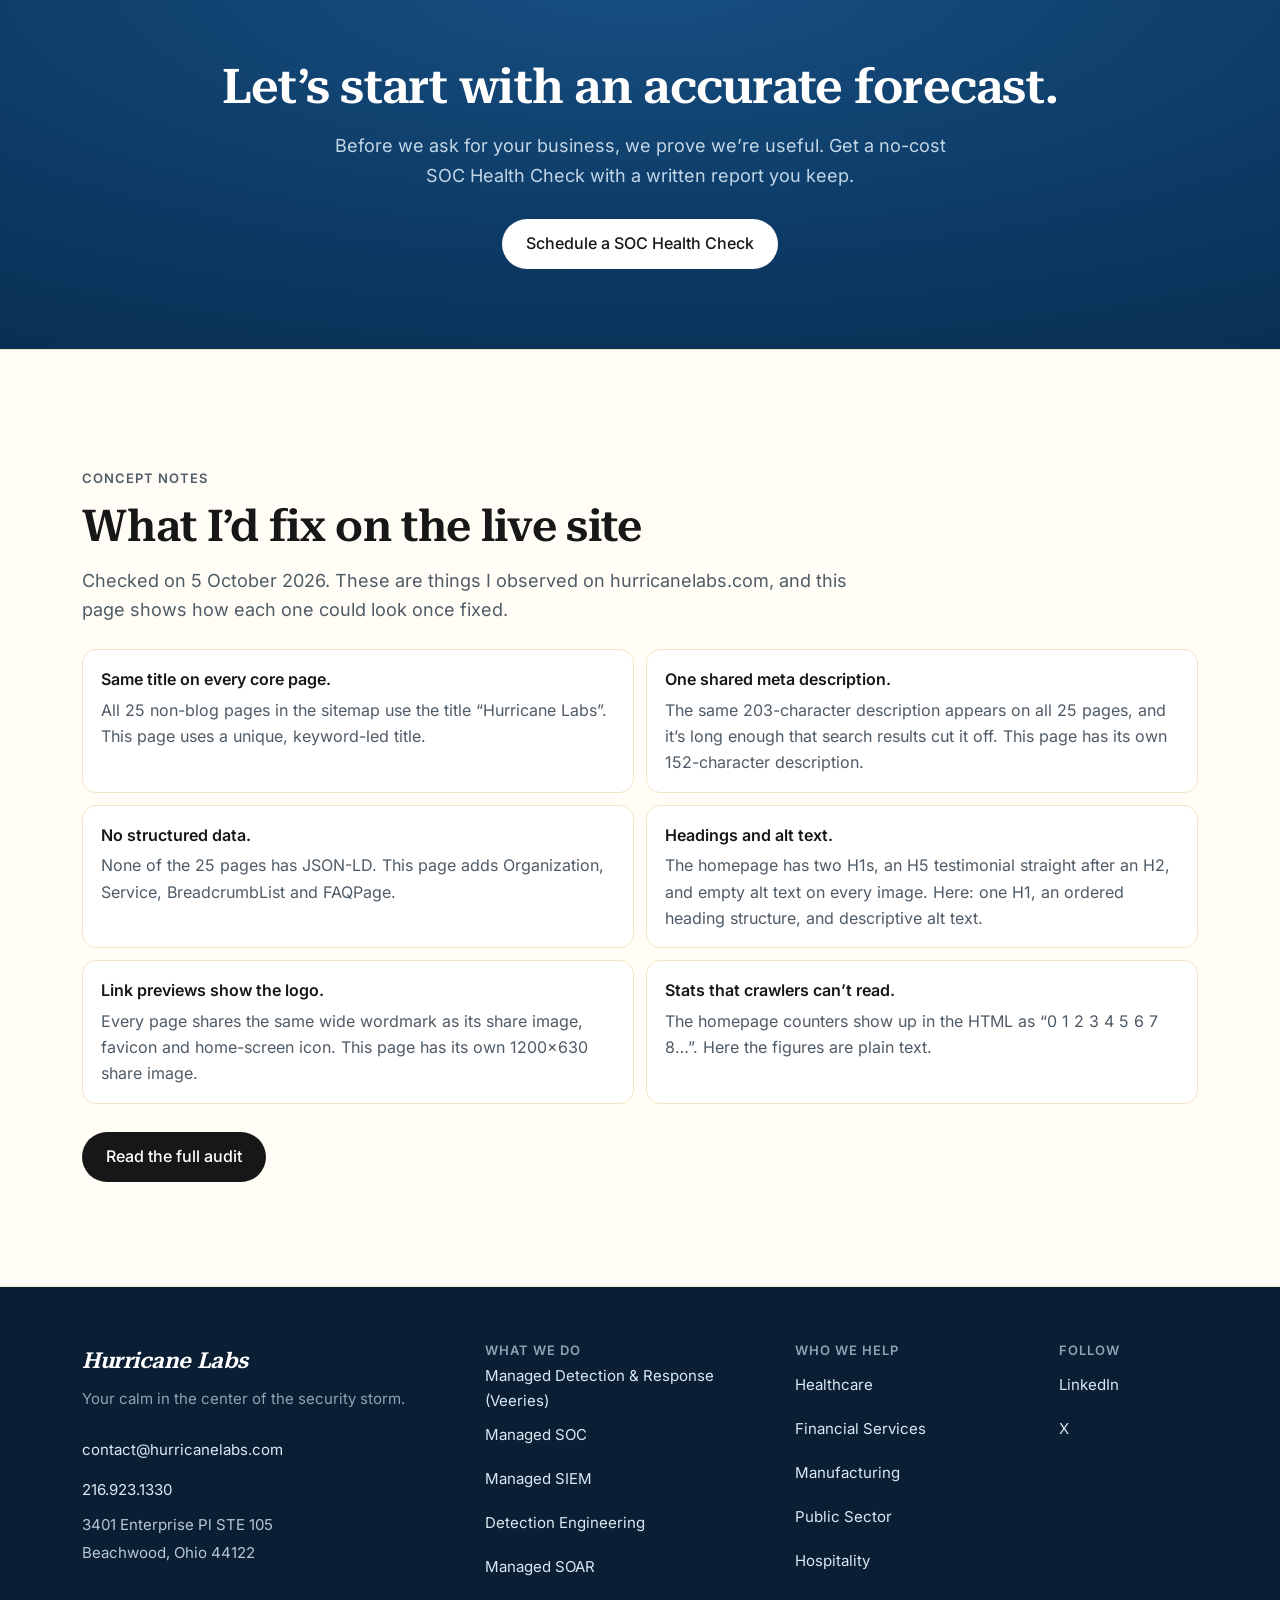
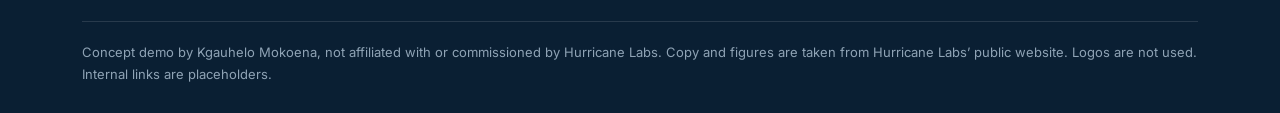
==== commit 67effdc6: "Self-host fonts, inline CSS, contrast and canonical fixes" ====
--- a/index.html
+++ b/index.html
@@ -5,9 +5,8 @@
 <meta name="viewport" content="width=device-width, initial-scale=1">
 <title>Managed SOC Services | 24/7 U.S.-Based SOC | Hurricane Labs</title>
 <meta name="description" content="24/7/365 managed SOC with named, U.S.-based analysts. Faster investigations, fewer empty escalations, and full visibility. Book a free SOC Health Check.">
-<!-- Concept demo: on production this would be the canonical Managed SOC URL. noindex keeps the demo out of search results. -->
+<!-- Concept demo: canonical points to the live Managed SOC page so this demo never competes with it in search. -->
 <link rel="canonical" href="https://www.hurricanelabs.com/managed-soc">
-<meta name="robots" content="noindex, follow">
 <meta property="og:type" content="website">
 <meta property="og:title" content="Managed SOC Services | 24/7 U.S.-Based SOC | Hurricane Labs">
 <meta property="og:description" content="24/7/365 monitoring and response by named, U.S.-based analysts. Start with a no-cost SOC Health Check.">
@@ -17,10 +16,9 @@
 <meta name="twitter:card" content="summary_large_image">
 <meta name="theme-color" content="#0c3963">
 <link rel="icon" href="data:image/svg+xml,%3Csvg xmlns='http://www.w3.org/2000/svg' viewBox='0 0 32 32'%3E%3Crect width='32' height='32' rx='8' fill='%230c3963'/%3E%3Ctext x='16' y='22' font-family='Georgia,serif' font-size='17' font-weight='700' fill='%23fff' text-anchor='middle'%3EH%3C/text%3E%3C/svg%3E">
-<link rel="preconnect" href="https://fonts.googleapis.com">
-<link rel="preconnect" href="https://fonts.gstatic.com" crossorigin>
-<link href="https://fonts.googleapis.com/css2?family=Inter:wght@400;500;600&family=Roboto+Serif:opsz,wght@8..144,600&display=swap" rel="stylesheet">
-<link rel="stylesheet" href="styles.css">
+<link rel="preload" href="fonts/robotoserif-600-latin.woff2" as="font" type="font/woff2" crossorigin>
+<link rel="preload" href="fonts/inter-latin.woff2" as="font" type="font/woff2" crossorigin>
+<style>@font-face{font-family:"Inter";font-style:normal;font-weight:400 600;font-display:swap;src:url(fonts/inter-latin.woff2) format("woff2")}@font-face{font-family:"Roboto Serif";font-style:normal;font-weight:600;font-display:swap;src:url(fonts/robotoserif-600-latin.woff2) format("woff2")}:root{--navy:#0c3963;--blue:#2d6893;--sky:#c3e1f7;--sky-2:#e8f3fc;--bright:#0099ff;--ink:#171717;--text:#1f2933;--muted:#4f5b66;--line:#e3e7eb;--soft:#f5f7f9;--white:#fff;--serif:"Roboto Serif",Georgia,"Times New Roman",serif;--sans:"Inter",system-ui,-apple-system,"Segoe UI",Roboto,sans-serif;--r:18px}*,*::before,*::after{box-sizing:border-box}html{-webkit-text-size-adjust:100%;scroll-behavior:smooth}@media (prefers-reduced-motion:reduce){html{scroll-behavior:auto}}body{margin:0;font:400 17px/1.65 var(--sans);color:var(--text);background:var(--white);-webkit-font-smoothing:antialiased;overflow-x:hidden}h1,h2,h3{margin:0;color:var(--ink);line-height:1.15}h1,h2{font-family:var(--serif);font-weight:600;letter-spacing:-.015em}h3{font-weight:600;font-size:19px;letter-spacing:-.01em}p{margin:0}ul,ol{margin:0;padding:0;list-style:none}a{color:var(--blue)}img{max-width:100%;height:auto;display:block}.wrap{width:100%;max-width:1180px;margin:0 auto;padding:0 20px}:focus-visible{outline:3px solid var(--bright);outline-offset:3px;border-radius:6px}.skip{position:absolute;left:-9999px;top:0;background:var(--ink);color:#fff;padding:10px 14px;z-index:99}.skip:focus{left:10px;top:10px}.concept-bar{background:var(--ink);color:#e5e7eb;font-size:13px;line-height:1.5;text-align:center;padding:9px 16px}.concept-bar a{color:#9fd3ff;white-space:nowrap}.site-header{position:sticky;top:0;z-index:30;background:rgba(255,255,255,.92);backdrop-filter:blur(10px);-webkit-backdrop-filter:blur(10px);border-bottom:1px solid var(--line)}.header-inner{display:flex;align-items:center;gap:16px;height:64px}.wordmark{font-family:var(--serif);font-weight:600;font-size:22px;letter-spacing:-.02em;color:var(--navy);text-decoration:none;margin-right:auto;font-style:italic}.wordmark-light{color:#fff}.desktop-nav{display:none;gap:28px}.desktop-nav a{color:var(--text);text-decoration:none;font-weight:500;font-size:15px;padding:10px 0}.desktop-nav a:hover{color:var(--blue)}.site-header .header-cta{display:none}.mobile-nav{position:relative}.mobile-nav summary{list-style:none;width:48px;height:48px;display:grid;place-content:center;gap:5px;cursor:pointer;border-radius:12px}.mobile-nav summary::-webkit-details-marker{display:none}.mobile-nav summary span{display:block;width:22px;height:2px;background:var(--ink);border-radius:2px;transition:transform .2s,opacity .2s}.mobile-nav[open] summary span:nth-child(1){transform:translateY(7px) rotate(45deg)}.mobile-nav[open] summary span:nth-child(2){opacity:0}.mobile-nav[open] summary span:nth-child(3){transform:translateY(-7px) rotate(-45deg)}.mobile-nav nav{position:absolute;right:0;top:56px;width:min(86vw,320px);background:#fff;border:1px solid var(--line);border-radius:16px;box-shadow:0 20px 40px -16px rgba(12,57,99,.3);padding:10px;display:grid}.mobile-nav nav a{display:flex;align-items:center;min-height:48px;padding:0 14px;border-radius:10px;color:var(--ink);text-decoration:none;font-weight:500}.mobile-nav nav a:hover{background:var(--soft)}.mobile-nav nav .btn{justify-content:center;color:#fff;margin-top:6px}.btn{display:inline-flex;align-items:center;justify-content:center;min-height:50px;padding:0 24px;border-radius:999px;font:500 16px/1.2 var(--sans);text-decoration:none;text-align:center;transition:background .15s,transform .15s}.btn:hover{transform:translateY(-1px)}.btn-sm{min-height:42px;padding:0 18px;font-size:15px}.btn-dark{background:var(--ink);color:#fff}.btn-dark:hover{background:#000}.btn-ghost{border:1px solid rgba(23,23,23,.25);color:var(--ink);background:rgba(255,255,255,.6)}.btn-light{background:#fff;color:var(--ink)}.crumbs ol{display:flex;flex-wrap:wrap;gap:6px;font-size:14px;color:var(--muted);padding:14px 0 0}.crumbs li+li::before{content:"/";margin-right:6px;color:#a0a9b1}.crumbs a{color:var(--muted);text-decoration:none;padding:12px 0}.crumbs a:hover{color:var(--blue);text-decoration:underline}.hero{padding:16px 0 0}.hero-inner{background:linear-gradient(180deg,#f7fbfe 0%,var(--sky-2) 40%,var(--sky) 100%);border-radius:24px;padding:36px 24px 0;display:grid;gap:8px;overflow:hidden}.eyebrow{font-size:13px;font-weight:600;letter-spacing:.08em;text-transform:uppercase;color:var(--blue);margin-bottom:12px}.eyebrow-light{color:#9fd3ff}.hero h1{font-size:clamp(36px,9.6vw,64px);line-height:1.06}.lede{margin-top:18px;font-size:clamp(17px,4.4vw,20px);color:var(--muted);max-width:34em}.ctas{display:grid;gap:12px;margin-top:26px}.hero-art{margin:8px auto -40px;max-width:360px;width:100%}.outcomes{padding:72px 0 24px}.h2-sm{font-size:clamp(24px,6vw,30px)}.stats{display:grid;grid-template-columns:1fr 1fr;gap:12px;margin-top:22px}.stats li{border:1px solid var(--line);border-radius:var(--r);padding:20px 18px;background:#fff}.stats strong{display:block;font-family:var(--serif);font-size:clamp(28px,8vw,44px);font-weight:600;color:var(--navy);line-height:1.05}.stats span{display:block;margin-top:8px;font-size:15px;color:var(--muted);line-height:1.45}.fineprint{margin-top:14px;font-size:13px;color:var(--muted)}.section{padding:72px 0}.section h2{font-size:clamp(28px,7vw,44px);max-width:20em}.section-soft{background:var(--soft)}.section-navy{background:var(--navy);color:#dbe8f3}.section-navy h2{color:#fff}.muted-light{margin-top:16px;color:#c3d6e6}.cards{display:grid;gap:14px;margin-top:32px}.card{border:1px solid var(--line);border-radius:var(--r);padding:24px;background:#fff}.num{display:inline-block;font-size:13px;font-weight:600;color:var(--navy);background:var(--sky-2);border-radius:999px;padding:4px 10px}.card h3{margin-top:14px}.card p{margin-top:8px;color:var(--muted);font-size:16px}.split{display:grid;gap:28px}.split p{margin-top:16px}.ticket{background:#fff;color:var(--text);border-radius:var(--r);padding:8px 20px;box-shadow:0 30px 60px -30px rgba(0,0,0,.5)}.ticket li{display:flex;gap:12px;padding:13px 0;border-bottom:1px solid var(--line);font-size:16px;line-height:1.45}.ticket li:last-child{border-bottom:0}.ticket li::before{content:"";flex:none;width:18px;height:18px;margin-top:2px;border-radius:50%;background:var(--sky-2) url("data:image/svg+xml,%3Csvg xmlns='http://www.w3.org/2000/svg' viewBox='0 0 18 18'%3E%3Cpath d='M5 9.3l2.6 2.6L13 6.4' stroke='%230c3963' stroke-width='2' fill='none' stroke-linecap='round' stroke-linejoin='round'/%3E%3C/svg%3E") center/18px no-repeat}.pills{display:flex;flex-wrap:wrap;gap:8px;margin-top:20px}.pills li{border:1px solid var(--line);border-radius:999px;padding:6px 14px;font-size:14px;font-weight:500;color:var(--navy);background:var(--sky-2)}.quote{margin:0;background:linear-gradient(160deg,var(--sky-2),var(--sky));border-radius:var(--r);padding:28px 24px}.quote blockquote{margin:0}.quote blockquote p{margin:0;font-family:var(--serif);font-size:clamp(19px,4.8vw,23px);line-height:1.45;color:var(--ink)}.quote figcaption{margin-top:16px;font-size:14px;font-weight:600;color:var(--navy)}.stack{display:grid;grid-template-columns:1fr 1fr;gap:12px;margin-top:28px}.stack li{background:#fff;border:1px solid var(--line);border-radius:14px;padding:22px;font-weight:600;font-size:18px;color:var(--navy);text-align:center}.why{display:grid;gap:14px;margin-top:32px}.why article{border-left:3px solid var(--bright);padding:4px 0 4px 18px}.why p{margin-top:6px;color:var(--muted);font-size:16px}.faq-wrap{display:grid;gap:24px}.faq{display:grid;gap:10px}.faq details{background:#fff;border:1px solid var(--line);border-radius:14px;padding:0 18px}.faq summary{cursor:pointer;list-style:none;display:flex;justify-content:space-between;align-items:center;gap:14px;min-height:60px;padding:14px 0;font-weight:600;line-height:1.4}.faq summary::-webkit-details-marker{display:none}.faq summary::after{content:"+";font-size:24px;font-weight:400;color:var(--blue);transition:transform .2s;flex:none}.faq details[open] summary::after{transform:rotate(45deg)}.faq details p{padding:0 0 18px;color:var(--muted)}.cta{background:radial-gradient(120% 140% at 50% 0%,#174f82 0%,var(--navy) 55%,#082a4a 100%);color:#dbe8f3;text-align:center;padding:80px 0}.cta h2{color:#fff;font-size:clamp(30px,7.4vw,48px)}.cta p{margin:16px auto 28px;max-width:34em;color:#c3d6e6}.fixes{background:#fffdf5;border-top:1px solid #f1e6c4;border-bottom:1px solid #f1e6c4}.fixes .eyebrow{color:#9a6b00}.fixes>.wrap>p{margin-top:14px;color:var(--muted);max-width:44em}.fixlist{display:grid;gap:12px;margin:24px 0 28px}.fixlist li{background:#fff;border:1px solid #f1e6c4;border-radius:14px;padding:16px 18px;font-size:16px;color:var(--muted)}.fixlist b{display:block;color:var(--ink);margin-bottom:4px}.site-footer{background:#0a1f33;color:#b9c7d4;padding:56px 0 28px;font-size:15px}.footer-grid{display:grid;gap:32px}.foot-sub{margin-top:8px;color:#8fa3b5}.site-footer address{font-style:normal;margin-top:18px;line-height:1.9}.site-footer a{color:#dbe8f3;text-decoration:none}.site-footer a:hover{text-decoration:underline}.foot-h{font-family:var(--sans);font-size:13px;letter-spacing:.08em;text-transform:uppercase;color:#8fa3b5;margin-bottom:6px}.site-footer nav li a{display:inline-flex;align-items:center;min-height:44px}.legal{margin-top:32px}.legal p{border-top:1px solid rgba(255,255,255,.12);padding-top:20px;font-size:13px;color:#8fa3b5}.audit-hero{padding:40px 0 8px}.audit-hero h1{font-size:clamp(32px,8vw,52px)}.audit-hero .lede{max-width:40em}.meta-row{display:flex;flex-wrap:wrap;gap:8px;margin-top:20px}.meta-row span{font-size:13px;background:var(--soft);border:1px solid var(--line);border-radius:999px;padding:6px 12px;color:var(--muted)}.summary{display:grid;grid-template-columns:1fr 1fr;gap:12px;margin-top:28px}.summary div{border:1px solid var(--line);border-radius:16px;padding:16px}.summary b{display:block;font-family:var(--serif);font-size:28px;color:var(--navy)}.summary span{font-size:14px;color:var(--muted)}.issues{display:grid;gap:16px;margin-top:28px;counter-reset:i}.issue{border:1px solid var(--line);border-radius:var(--r);padding:22px 20px;background:#fff}.issue header{display:flex;flex-wrap:wrap;align-items:center;gap:8px 10px}.issue h3{flex:1 1 100%;font-size:19px;margin-top:6px}.prio{font-size:12px;font-weight:600;letter-spacing:.04em;text-transform:uppercase;border-radius:999px;padding:4px 10px}.prio-high{background:#fde8e8;color:#9b1c1c}.prio-med{background:#fdf3d7;color:#8a5a00}.prio-low{background:#e6f1fb;color:#1e4f7a}.area{font-size:12px;font-weight:600;color:var(--muted);text-transform:uppercase;letter-spacing:.04em}.issue dl{margin:14px 0 0;display:grid;gap:10px}.issue dt{font-size:13px;font-weight:600;color:var(--navy);text-transform:uppercase;letter-spacing:.05em}.issue dd{margin:2px 0 0;font-size:16px;color:var(--muted)}.issue code{font-size:.88em;background:var(--soft);border:1px solid var(--line);border-radius:6px;padding:1px 6px;word-break:break-word}.good{margin-top:28px;background:#f1faf3;border:1px solid #cfead6;border-radius:var(--r);padding:20px}.good h2{font-size:22px}.good ul{margin-top:10px;display:grid;gap:6px;font-size:16px;color:var(--muted)}.good li::before{content:"✓ ";color:#1f7a3a;font-weight:700}.method{margin-top:28px;font-size:15px;color:var(--muted)}.method h2{font-size:22px;margin-bottom:8px}@media (min-width:640px){.wrap{padding:0 32px}.ctas{display:flex;flex-wrap:wrap}.stats{grid-template-columns:repeat(4,1fr)}.cards{grid-template-columns:1fr 1fr}.stack{grid-template-columns:repeat(4,1fr)}.why{grid-template-columns:1fr 1fr;gap:28px}.footer-grid{grid-template-columns:1.4fr 1fr 1fr}.summary{grid-template-columns:repeat(4,1fr)}.issue{padding:26px 28px}.issue dl{grid-template-columns:140px 1fr;gap:12px 18px}.issue dd{margin:0}}@media (min-width:960px){body{font-size:18px}.desktop-nav{display:flex}.site-header .header-cta{display:inline-flex}.mobile-nav{display:none}.wordmark{margin-right:40px}.desktop-nav{margin-right:auto}.hero-inner{grid-template-columns:1.15fr .85fr;align-items:center;padding:64px 56px;gap:32px}.hero-art{margin:0;max-width:440px;justify-self:end}.cards{grid-template-columns:repeat(3,1fr)}.section{padding:104px 0}.split{grid-template-columns:1fr 1fr;gap:64px;align-items:center}.why{grid-template-columns:repeat(4,1fr)}.faq-wrap{grid-template-columns:.8fr 1.2fr;gap:64px;align-items:start}.footer-grid{grid-template-columns:1.6fr 1.2fr 1fr .6fr}.fixlist{grid-template-columns:1fr 1fr}}.nw{white-space:nowrap}.stats strong.stat-word{font-size:clamp(22px,5.6vw,32px);line-height:1.15}.concept-bar a{display:inline-block;padding:4px 2px}.site-footer address a{display:inline-block;padding:6px 0}.site-footer nav li a{min-width:44px}.crumbs a{display:inline-block;padding:4px 0}.crumbs li{display:flex;align-items:center}</style>
 <script type="application/ld+json">
 {
   "@context": "https://schema.org",
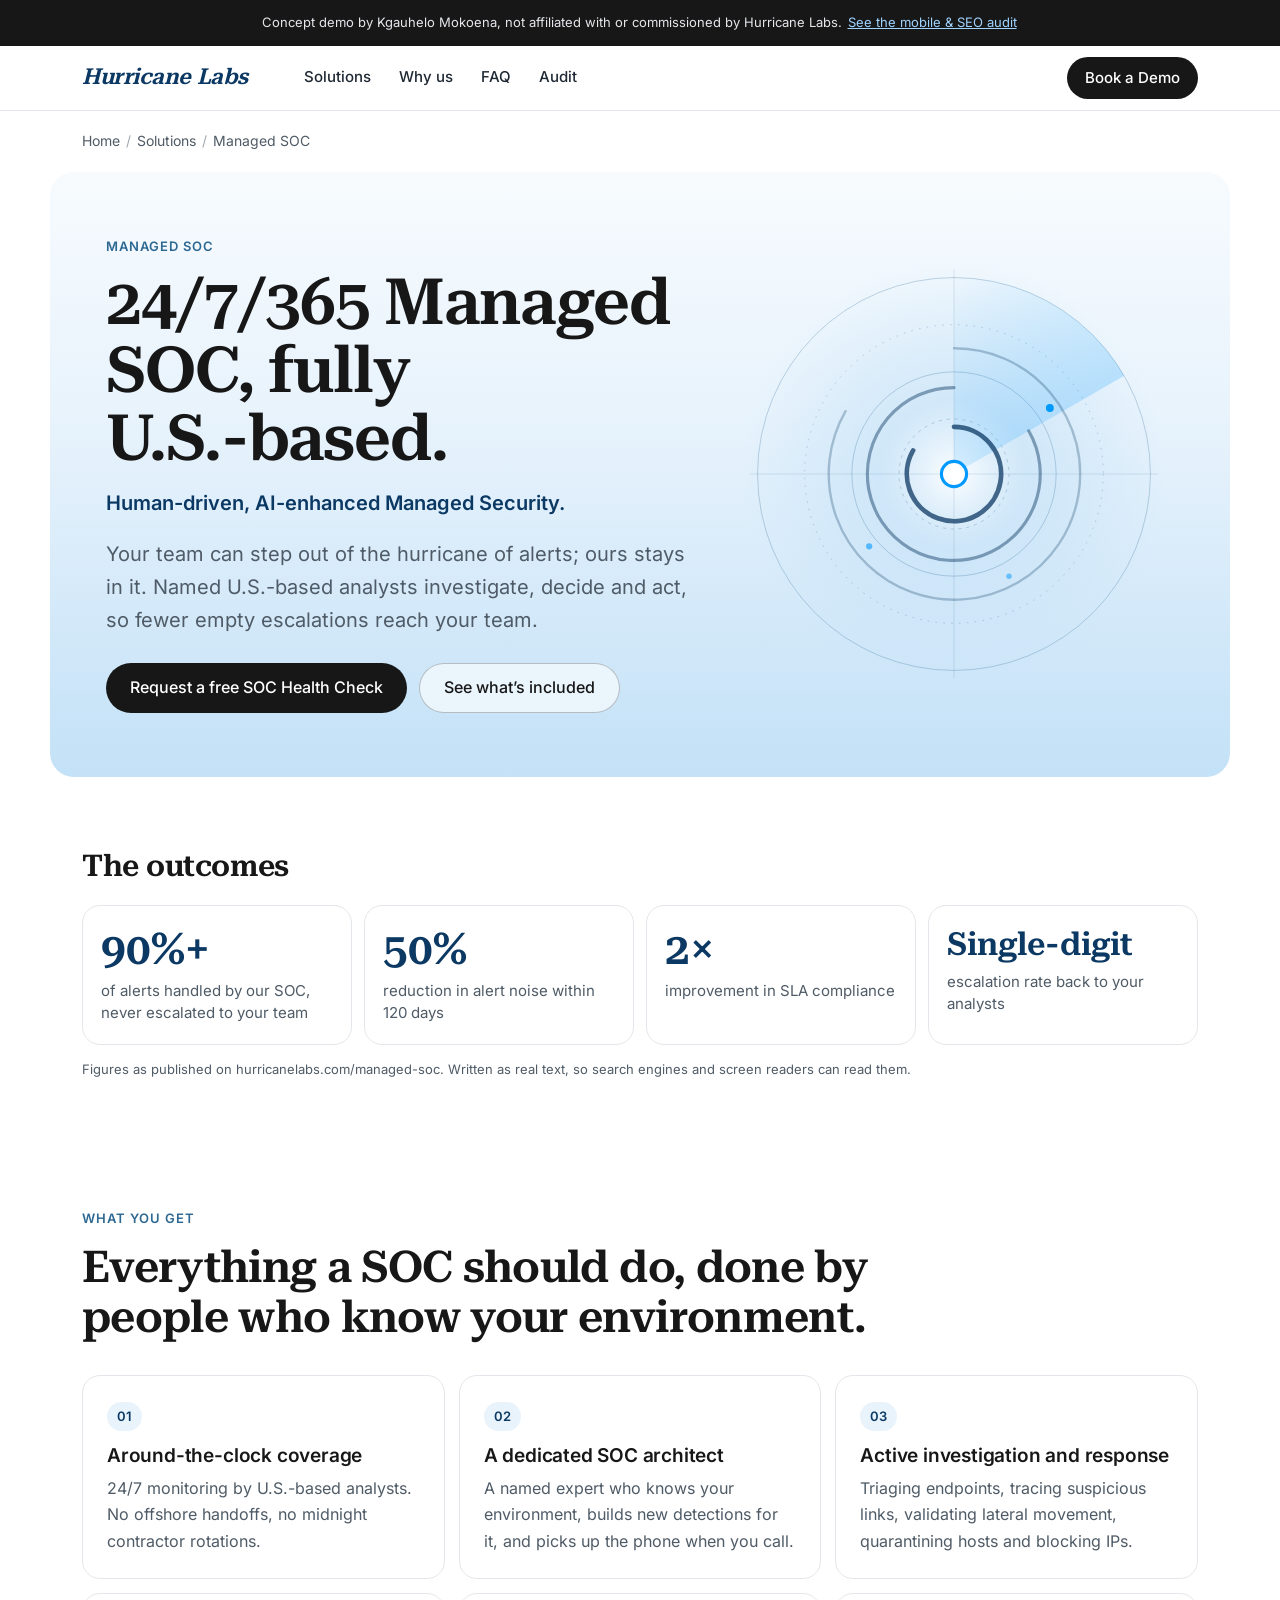
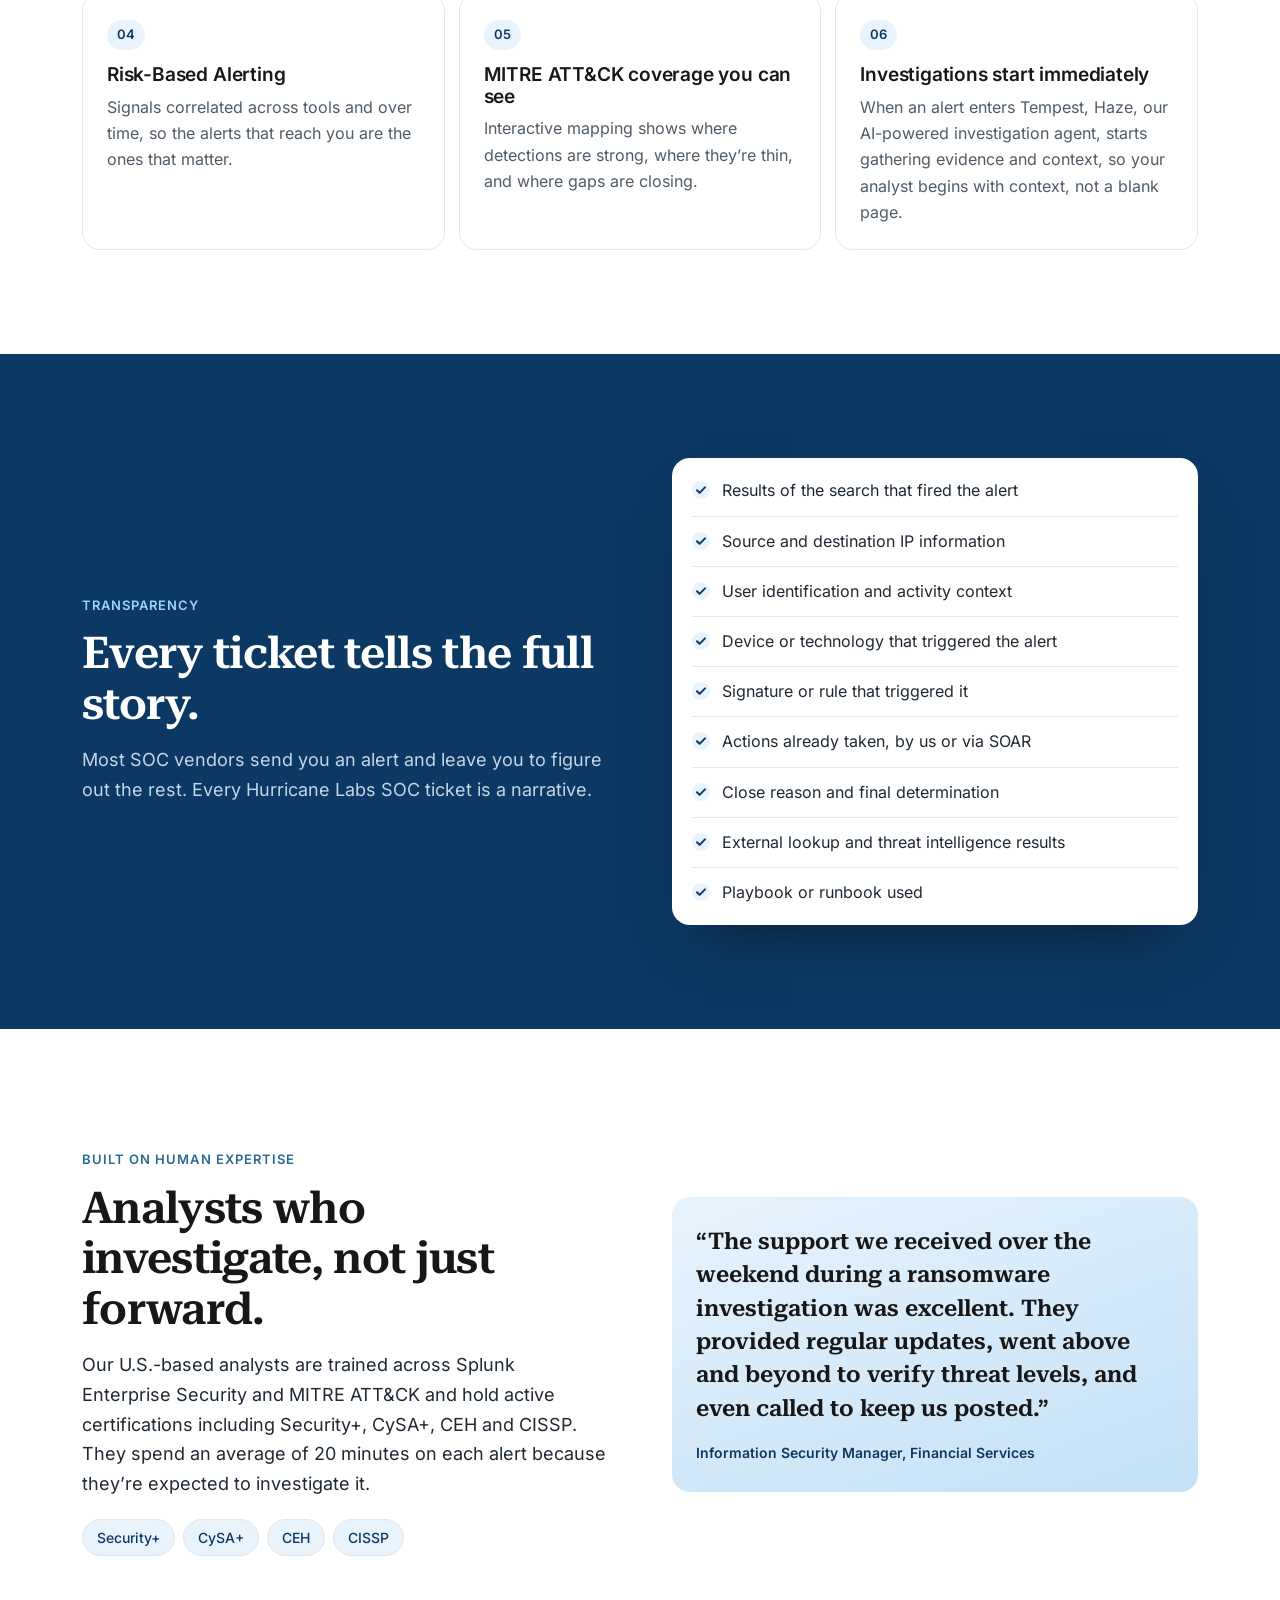
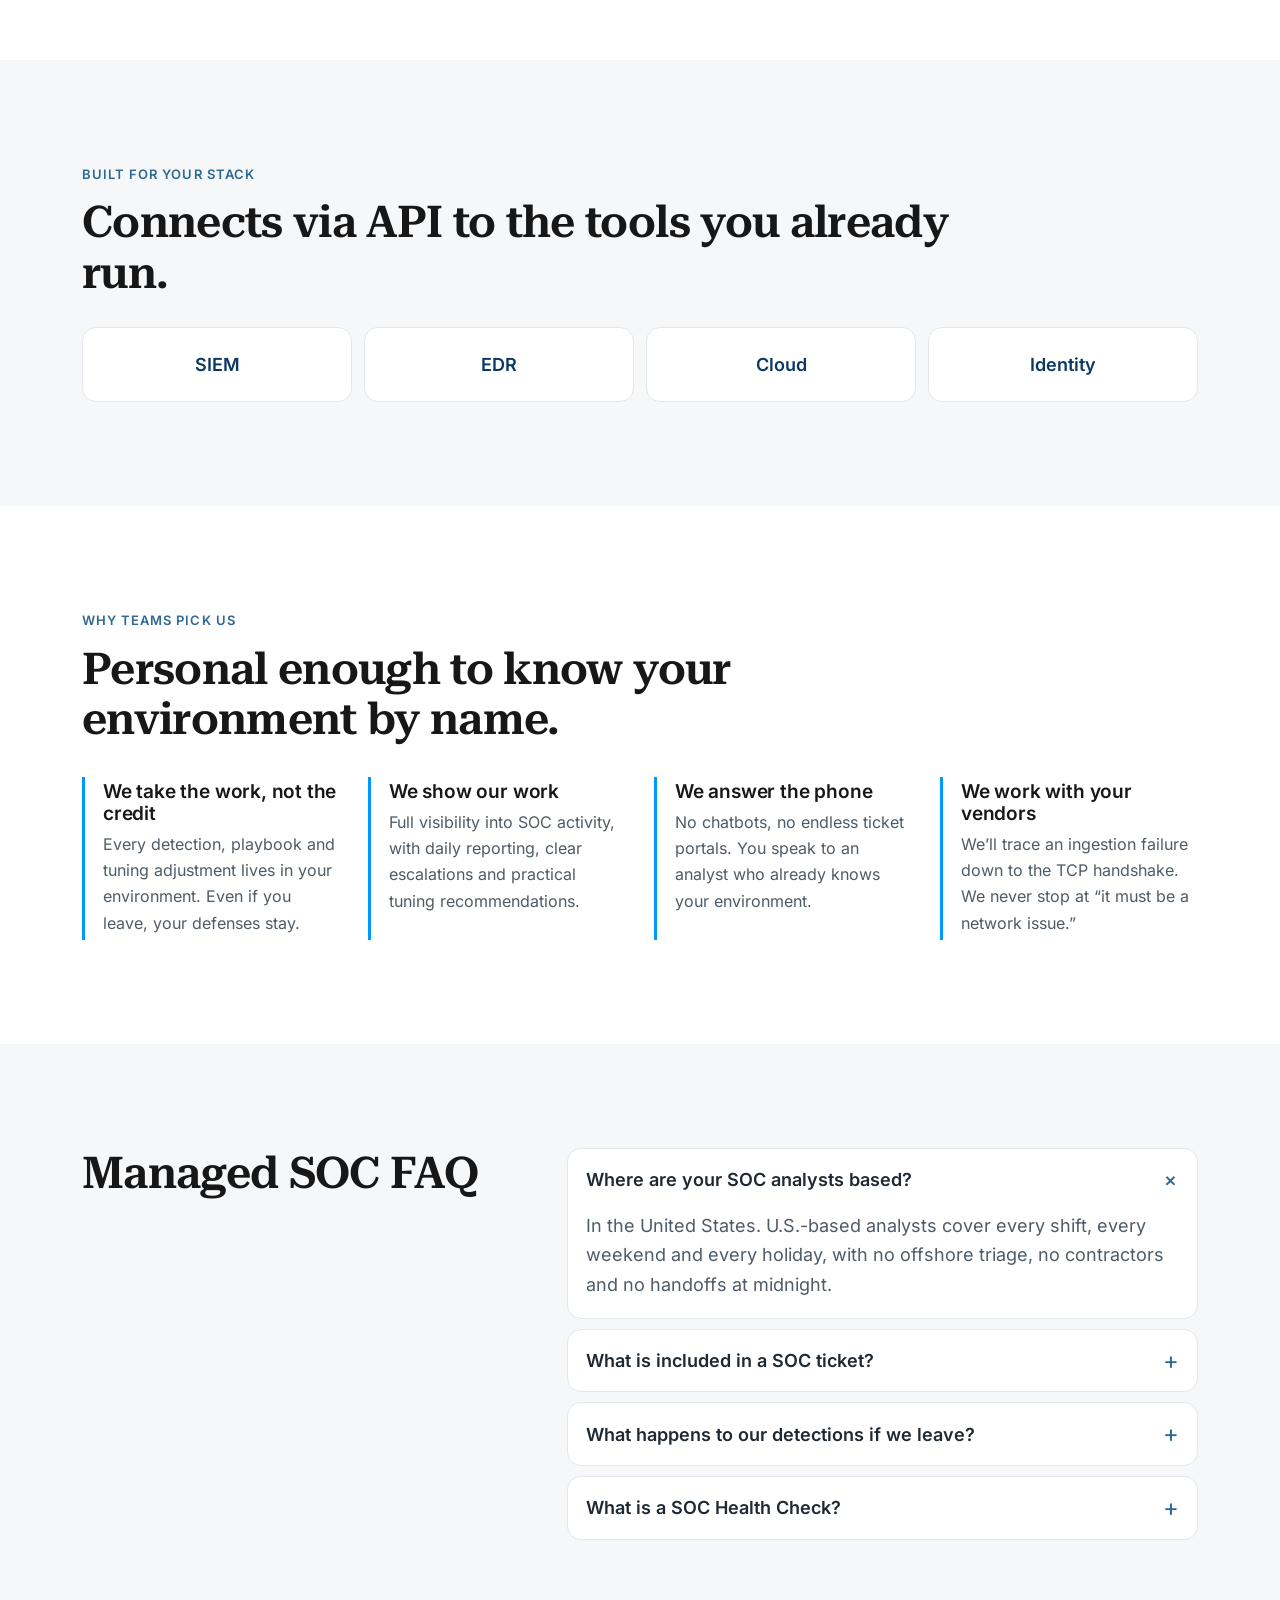
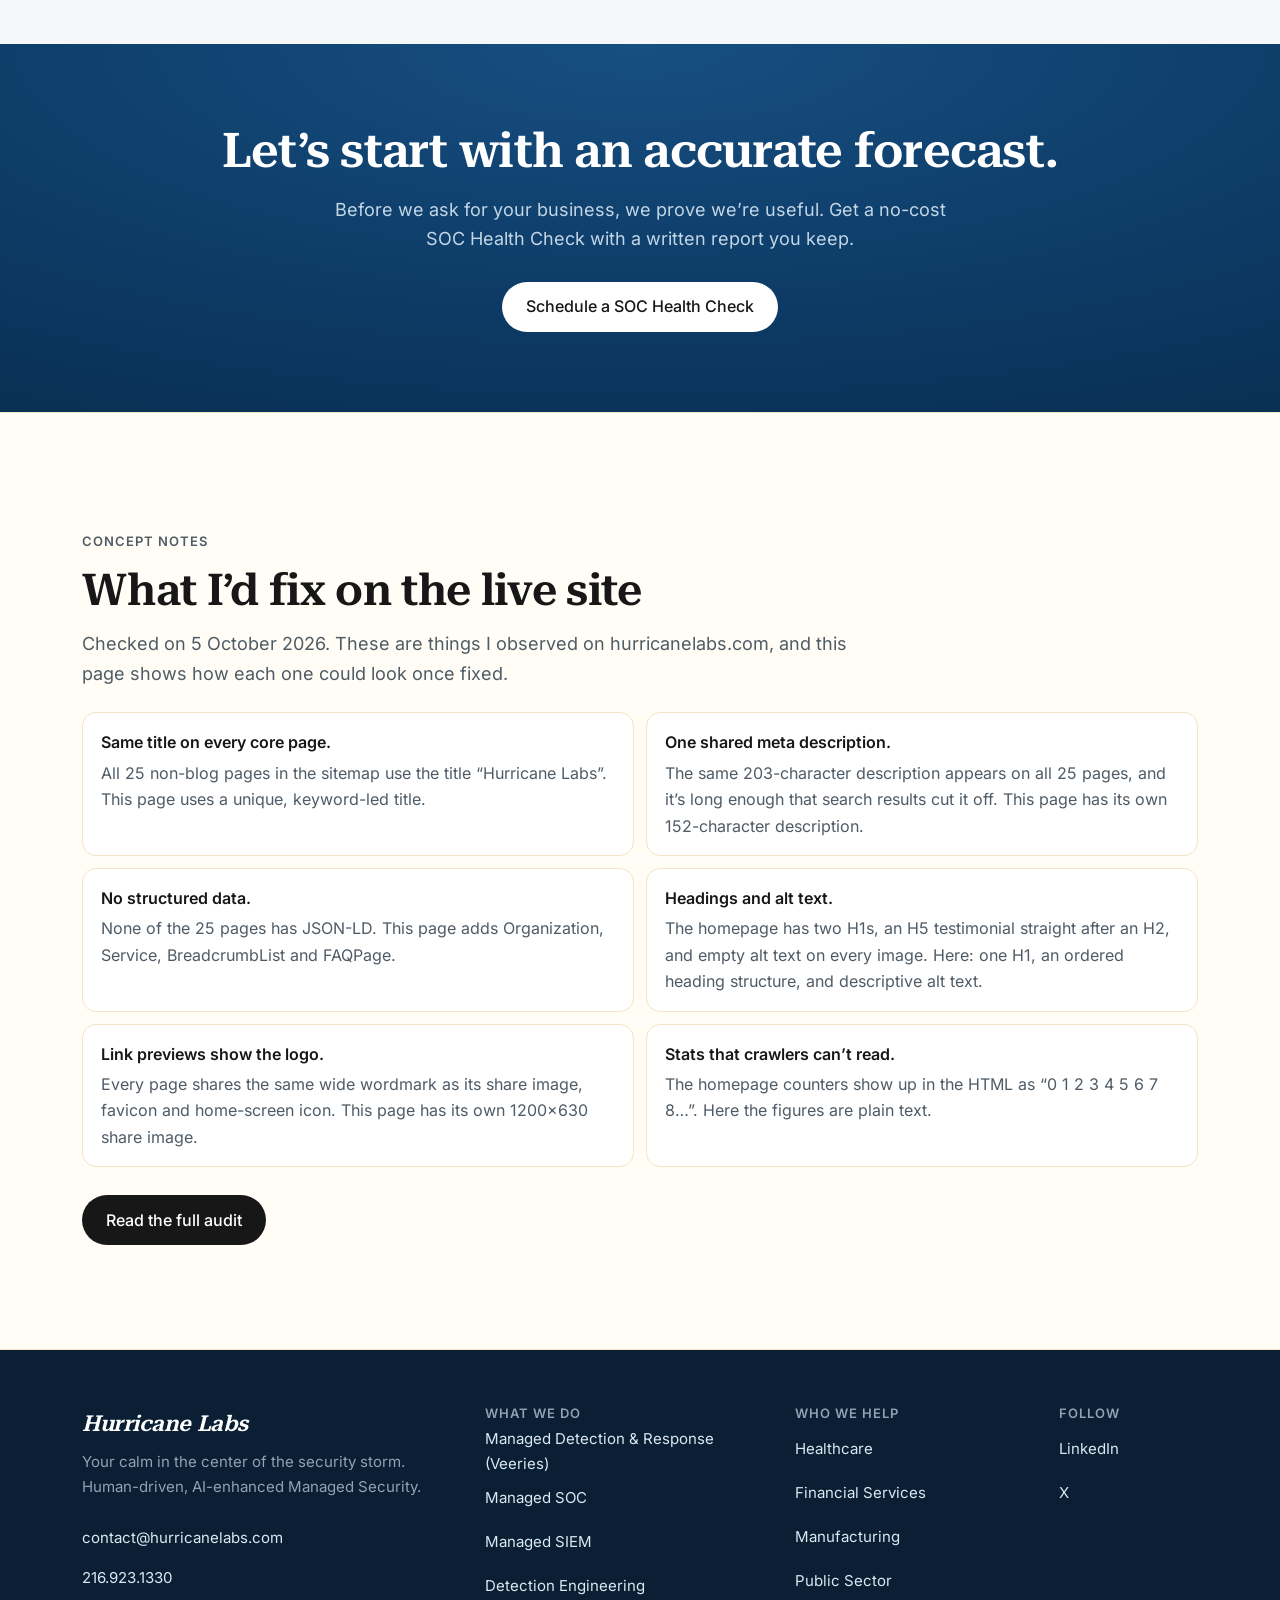
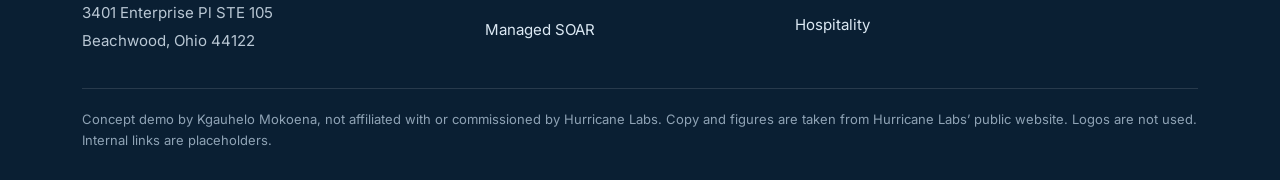
==== commit 94ec2bd8: "Use client's real public taglines" ====
--- a/index.html
+++ b/index.html
@@ -18,7 +18,7 @@
 <link rel="icon" href="data:image/svg+xml,%3Csvg xmlns='http://www.w3.org/2000/svg' viewBox='0 0 32 32'%3E%3Crect width='32' height='32' rx='8' fill='%230c3963'/%3E%3Ctext x='16' y='22' font-family='Georgia,serif' font-size='17' font-weight='700' fill='%23fff' text-anchor='middle'%3EH%3C/text%3E%3C/svg%3E">
 <link rel="preload" href="fonts/robotoserif-600-latin.woff2" as="font" type="font/woff2" crossorigin>
 <link rel="preload" href="fonts/inter-latin.woff2" as="font" type="font/woff2" crossorigin>
-<style>@font-face{font-family:"Inter";font-style:normal;font-weight:400 600;font-display:swap;src:url(fonts/inter-latin.woff2) format("woff2")}@font-face{font-family:"Roboto Serif";font-style:normal;font-weight:600;font-display:swap;src:url(fonts/robotoserif-600-latin.woff2) format("woff2")}:root{--navy:#0c3963;--blue:#2d6893;--sky:#c3e1f7;--sky-2:#e8f3fc;--bright:#0099ff;--ink:#171717;--text:#1f2933;--muted:#4f5b66;--line:#e3e7eb;--soft:#f5f7f9;--white:#fff;--serif:"Roboto Serif",Georgia,"Times New Roman",serif;--sans:"Inter",system-ui,-apple-system,"Segoe UI",Roboto,sans-serif;--r:18px}*,*::before,*::after{box-sizing:border-box}html{-webkit-text-size-adjust:100%;scroll-behavior:smooth}@media (prefers-reduced-motion:reduce){html{scroll-behavior:auto}}body{margin:0;font:400 17px/1.65 var(--sans);color:var(--text);background:var(--white);-webkit-font-smoothing:antialiased;overflow-x:hidden}h1,h2,h3{margin:0;color:var(--ink);line-height:1.15}h1,h2{font-family:var(--serif);font-weight:600;letter-spacing:-.015em}h3{font-weight:600;font-size:19px;letter-spacing:-.01em}p{margin:0}ul,ol{margin:0;padding:0;list-style:none}a{color:var(--blue)}img{max-width:100%;height:auto;display:block}.wrap{width:100%;max-width:1180px;margin:0 auto;padding:0 20px}:focus-visible{outline:3px solid var(--bright);outline-offset:3px;border-radius:6px}.skip{position:absolute;left:-9999px;top:0;background:var(--ink);color:#fff;padding:10px 14px;z-index:99}.skip:focus{left:10px;top:10px}.concept-bar{background:var(--ink);color:#e5e7eb;font-size:13px;line-height:1.5;text-align:center;padding:9px 16px}.concept-bar a{color:#9fd3ff;white-space:nowrap}.site-header{position:sticky;top:0;z-index:30;background:rgba(255,255,255,.92);backdrop-filter:blur(10px);-webkit-backdrop-filter:blur(10px);border-bottom:1px solid var(--line)}.header-inner{display:flex;align-items:center;gap:16px;height:64px}.wordmark{font-family:var(--serif);font-weight:600;font-size:22px;letter-spacing:-.02em;color:var(--navy);text-decoration:none;margin-right:auto;font-style:italic}.wordmark-light{color:#fff}.desktop-nav{display:none;gap:28px}.desktop-nav a{color:var(--text);text-decoration:none;font-weight:500;font-size:15px;padding:10px 0}.desktop-nav a:hover{color:var(--blue)}.site-header .header-cta{display:none}.mobile-nav{position:relative}.mobile-nav summary{list-style:none;width:48px;height:48px;display:grid;place-content:center;gap:5px;cursor:pointer;border-radius:12px}.mobile-nav summary::-webkit-details-marker{display:none}.mobile-nav summary span{display:block;width:22px;height:2px;background:var(--ink);border-radius:2px;transition:transform .2s,opacity .2s}.mobile-nav[open] summary span:nth-child(1){transform:translateY(7px) rotate(45deg)}.mobile-nav[open] summary span:nth-child(2){opacity:0}.mobile-nav[open] summary span:nth-child(3){transform:translateY(-7px) rotate(-45deg)}.mobile-nav nav{position:absolute;right:0;top:56px;width:min(86vw,320px);background:#fff;border:1px solid var(--line);border-radius:16px;box-shadow:0 20px 40px -16px rgba(12,57,99,.3);padding:10px;display:grid}.mobile-nav nav a{display:flex;align-items:center;min-height:48px;padding:0 14px;border-radius:10px;color:var(--ink);text-decoration:none;font-weight:500}.mobile-nav nav a:hover{background:var(--soft)}.mobile-nav nav .btn{justify-content:center;color:#fff;margin-top:6px}.btn{display:inline-flex;align-items:center;justify-content:center;min-height:50px;padding:0 24px;border-radius:999px;font:500 16px/1.2 var(--sans);text-decoration:none;text-align:center;transition:background .15s,transform .15s}.btn:hover{transform:translateY(-1px)}.btn-sm{min-height:42px;padding:0 18px;font-size:15px}.btn-dark{background:var(--ink);color:#fff}.btn-dark:hover{background:#000}.btn-ghost{border:1px solid rgba(23,23,23,.25);color:var(--ink);background:rgba(255,255,255,.6)}.btn-light{background:#fff;color:var(--ink)}.crumbs ol{display:flex;flex-wrap:wrap;gap:6px;font-size:14px;color:var(--muted);padding:14px 0 0}.crumbs li+li::before{content:"/";margin-right:6px;color:#a0a9b1}.crumbs a{color:var(--muted);text-decoration:none;padding:12px 0}.crumbs a:hover{color:var(--blue);text-decoration:underline}.hero{padding:16px 0 0}.hero-inner{background:linear-gradient(180deg,#f7fbfe 0%,var(--sky-2) 40%,var(--sky) 100%);border-radius:24px;padding:36px 24px 0;display:grid;gap:8px;overflow:hidden}.eyebrow{font-size:13px;font-weight:600;letter-spacing:.08em;text-transform:uppercase;color:var(--blue);margin-bottom:12px}.eyebrow-light{color:#9fd3ff}.hero h1{font-size:clamp(36px,9.6vw,64px);line-height:1.06}.lede{margin-top:18px;font-size:clamp(17px,4.4vw,20px);color:var(--muted);max-width:34em}.ctas{display:grid;gap:12px;margin-top:26px}.hero-art{margin:8px auto -40px;max-width:360px;width:100%}.outcomes{padding:72px 0 24px}.h2-sm{font-size:clamp(24px,6vw,30px)}.stats{display:grid;grid-template-columns:1fr 1fr;gap:12px;margin-top:22px}.stats li{border:1px solid var(--line);border-radius:var(--r);padding:20px 18px;background:#fff}.stats strong{display:block;font-family:var(--serif);font-size:clamp(28px,8vw,44px);font-weight:600;color:var(--navy);line-height:1.05}.stats span{display:block;margin-top:8px;font-size:15px;color:var(--muted);line-height:1.45}.fineprint{margin-top:14px;font-size:13px;color:var(--muted)}.section{padding:72px 0}.section h2{font-size:clamp(28px,7vw,44px);max-width:20em}.section-soft{background:var(--soft)}.section-navy{background:var(--navy);color:#dbe8f3}.section-navy h2{color:#fff}.muted-light{margin-top:16px;color:#c3d6e6}.cards{display:grid;gap:14px;margin-top:32px}.card{border:1px solid var(--line);border-radius:var(--r);padding:24px;background:#fff}.num{display:inline-block;font-size:13px;font-weight:600;color:var(--navy);background:var(--sky-2);border-radius:999px;padding:4px 10px}.card h3{margin-top:14px}.card p{margin-top:8px;color:var(--muted);font-size:16px}.split{display:grid;gap:28px}.split p{margin-top:16px}.ticket{background:#fff;color:var(--text);border-radius:var(--r);padding:8px 20px;box-shadow:0 30px 60px -30px rgba(0,0,0,.5)}.ticket li{display:flex;gap:12px;padding:13px 0;border-bottom:1px solid var(--line);font-size:16px;line-height:1.45}.ticket li:last-child{border-bottom:0}.ticket li::before{content:"";flex:none;width:18px;height:18px;margin-top:2px;border-radius:50%;background:var(--sky-2) url("data:image/svg+xml,%3Csvg xmlns='http://www.w3.org/2000/svg' viewBox='0 0 18 18'%3E%3Cpath d='M5 9.3l2.6 2.6L13 6.4' stroke='%230c3963' stroke-width='2' fill='none' stroke-linecap='round' stroke-linejoin='round'/%3E%3C/svg%3E") center/18px no-repeat}.pills{display:flex;flex-wrap:wrap;gap:8px;margin-top:20px}.pills li{border:1px solid var(--line);border-radius:999px;padding:6px 14px;font-size:14px;font-weight:500;color:var(--navy);background:var(--sky-2)}.quote{margin:0;background:linear-gradient(160deg,var(--sky-2),var(--sky));border-radius:var(--r);padding:28px 24px}.quote blockquote{margin:0}.quote blockquote p{margin:0;font-family:var(--serif);font-size:clamp(19px,4.8vw,23px);line-height:1.45;color:var(--ink)}.quote figcaption{margin-top:16px;font-size:14px;font-weight:600;color:var(--navy)}.stack{display:grid;grid-template-columns:1fr 1fr;gap:12px;margin-top:28px}.stack li{background:#fff;border:1px solid var(--line);border-radius:14px;padding:22px;font-weight:600;font-size:18px;color:var(--navy);text-align:center}.why{display:grid;gap:14px;margin-top:32px}.why article{border-left:3px solid var(--bright);padding:4px 0 4px 18px}.why p{margin-top:6px;color:var(--muted);font-size:16px}.faq-wrap{display:grid;gap:24px}.faq{display:grid;gap:10px}.faq details{background:#fff;border:1px solid var(--line);border-radius:14px;padding:0 18px}.faq summary{cursor:pointer;list-style:none;display:flex;justify-content:space-between;align-items:center;gap:14px;min-height:60px;padding:14px 0;font-weight:600;line-height:1.4}.faq summary::-webkit-details-marker{display:none}.faq summary::after{content:"+";font-size:24px;font-weight:400;color:var(--blue);transition:transform .2s;flex:none}.faq details[open] summary::after{transform:rotate(45deg)}.faq details p{padding:0 0 18px;color:var(--muted)}.cta{background:radial-gradient(120% 140% at 50% 0%,#174f82 0%,var(--navy) 55%,#082a4a 100%);color:#dbe8f3;text-align:center;padding:80px 0}.cta h2{color:#fff;font-size:clamp(30px,7.4vw,48px)}.cta p{margin:16px auto 28px;max-width:34em;color:#c3d6e6}.fixes{background:#fffdf5;border-top:1px solid #f1e6c4;border-bottom:1px solid #f1e6c4}.fixes .eyebrow{color:#9a6b00}.fixes>.wrap>p{margin-top:14px;color:var(--muted);max-width:44em}.fixlist{display:grid;gap:12px;margin:24px 0 28px}.fixlist li{background:#fff;border:1px solid #f1e6c4;border-radius:14px;padding:16px 18px;font-size:16px;color:var(--muted)}.fixlist b{display:block;color:var(--ink);margin-bottom:4px}.site-footer{background:#0a1f33;color:#b9c7d4;padding:56px 0 28px;font-size:15px}.footer-grid{display:grid;gap:32px}.foot-sub{margin-top:8px;color:#8fa3b5}.site-footer address{font-style:normal;margin-top:18px;line-height:1.9}.site-footer a{color:#dbe8f3;text-decoration:none}.site-footer a:hover{text-decoration:underline}.foot-h{font-family:var(--sans);font-size:13px;letter-spacing:.08em;text-transform:uppercase;color:#8fa3b5;margin-bottom:6px}.site-footer nav li a{display:inline-flex;align-items:center;min-height:44px}.legal{margin-top:32px}.legal p{border-top:1px solid rgba(255,255,255,.12);padding-top:20px;font-size:13px;color:#8fa3b5}.audit-hero{padding:40px 0 8px}.audit-hero h1{font-size:clamp(32px,8vw,52px)}.audit-hero .lede{max-width:40em}.meta-row{display:flex;flex-wrap:wrap;gap:8px;margin-top:20px}.meta-row span{font-size:13px;background:var(--soft);border:1px solid var(--line);border-radius:999px;padding:6px 12px;color:var(--muted)}.summary{display:grid;grid-template-columns:1fr 1fr;gap:12px;margin-top:28px}.summary div{border:1px solid var(--line);border-radius:16px;padding:16px}.summary b{display:block;font-family:var(--serif);font-size:28px;color:var(--navy)}.summary span{font-size:14px;color:var(--muted)}.issues{display:grid;gap:16px;margin-top:28px;counter-reset:i}.issue{border:1px solid var(--line);border-radius:var(--r);padding:22px 20px;background:#fff}.issue header{display:flex;flex-wrap:wrap;align-items:center;gap:8px 10px}.issue h3{flex:1 1 100%;font-size:19px;margin-top:6px}.prio{font-size:12px;font-weight:600;letter-spacing:.04em;text-transform:uppercase;border-radius:999px;padding:4px 10px}.prio-high{background:#fde8e8;color:#9b1c1c}.prio-med{background:#fdf3d7;color:#8a5a00}.prio-low{background:#e6f1fb;color:#1e4f7a}.area{font-size:12px;font-weight:600;color:var(--muted);text-transform:uppercase;letter-spacing:.04em}.issue dl{margin:14px 0 0;display:grid;gap:10px}.issue dt{font-size:13px;font-weight:600;color:var(--navy);text-transform:uppercase;letter-spacing:.05em}.issue dd{margin:2px 0 0;font-size:16px;color:var(--muted)}.issue code{font-size:.88em;background:var(--soft);border:1px solid var(--line);border-radius:6px;padding:1px 6px;word-break:break-word}.good{margin-top:28px;background:#f1faf3;border:1px solid #cfead6;border-radius:var(--r);padding:20px}.good h2{font-size:22px}.good ul{margin-top:10px;display:grid;gap:6px;font-size:16px;color:var(--muted)}.good li::before{content:"✓ ";color:#1f7a3a;font-weight:700}.method{margin-top:28px;font-size:15px;color:var(--muted)}.method h2{font-size:22px;margin-bottom:8px}@media (min-width:640px){.wrap{padding:0 32px}.ctas{display:flex;flex-wrap:wrap}.stats{grid-template-columns:repeat(4,1fr)}.cards{grid-template-columns:1fr 1fr}.stack{grid-template-columns:repeat(4,1fr)}.why{grid-template-columns:1fr 1fr;gap:28px}.footer-grid{grid-template-columns:1.4fr 1fr 1fr}.summary{grid-template-columns:repeat(4,1fr)}.issue{padding:26px 28px}.issue dl{grid-template-columns:140px 1fr;gap:12px 18px}.issue dd{margin:0}}@media (min-width:960px){body{font-size:18px}.desktop-nav{display:flex}.site-header .header-cta{display:inline-flex}.mobile-nav{display:none}.wordmark{margin-right:40px}.desktop-nav{margin-right:auto}.hero-inner{grid-template-columns:1.15fr .85fr;align-items:center;padding:64px 56px;gap:32px}.hero-art{margin:0;max-width:440px;justify-self:end}.cards{grid-template-columns:repeat(3,1fr)}.section{padding:104px 0}.split{grid-template-columns:1fr 1fr;gap:64px;align-items:center}.why{grid-template-columns:repeat(4,1fr)}.faq-wrap{grid-template-columns:.8fr 1.2fr;gap:64px;align-items:start}.footer-grid{grid-template-columns:1.6fr 1.2fr 1fr .6fr}.fixlist{grid-template-columns:1fr 1fr}}.nw{white-space:nowrap}.stats strong.stat-word{font-size:clamp(22px,5.6vw,32px);line-height:1.15}.concept-bar a{display:inline-block;padding:4px 2px}.site-footer address a{display:inline-block;padding:6px 0}.site-footer nav li a{min-width:44px}.crumbs a{display:inline-block;padding:4px 0}.crumbs li{display:flex;align-items:center}</style>
+<style>@font-face{font-family:"Inter";font-style:normal;font-weight:400 600;font-display:swap;src:url(fonts/inter-latin.woff2) format("woff2")}@font-face{font-family:"Roboto Serif";font-style:normal;font-weight:600;font-display:swap;src:url(fonts/robotoserif-600-latin.woff2) format("woff2")}:root{--navy:#0c3963;--blue:#2d6893;--sky:#c3e1f7;--sky-2:#e8f3fc;--bright:#0099ff;--ink:#171717;--text:#1f2933;--muted:#4f5b66;--line:#e3e7eb;--soft:#f5f7f9;--white:#fff;--serif:"Roboto Serif",Georgia,"Times New Roman",serif;--sans:"Inter",system-ui,-apple-system,"Segoe UI",Roboto,sans-serif;--r:18px}*,*::before,*::after{box-sizing:border-box}html{-webkit-text-size-adjust:100%;scroll-behavior:smooth}@media (prefers-reduced-motion:reduce){html{scroll-behavior:auto}}body{margin:0;font:400 17px/1.65 var(--sans);color:var(--text);background:var(--white);-webkit-font-smoothing:antialiased;overflow-x:hidden}h1,h2,h3{margin:0;color:var(--ink);line-height:1.15}h1,h2{font-family:var(--serif);font-weight:600;letter-spacing:-.015em}h3{font-weight:600;font-size:19px;letter-spacing:-.01em}p{margin:0}ul,ol{margin:0;padding:0;list-style:none}a{color:var(--blue)}img{max-width:100%;height:auto;display:block}.wrap{width:100%;max-width:1180px;margin:0 auto;padding:0 20px}:focus-visible{outline:3px solid var(--bright);outline-offset:3px;border-radius:6px}.skip{position:absolute;left:-9999px;top:0;background:var(--ink);color:#fff;padding:10px 14px;z-index:99}.skip:focus{left:10px;top:10px}.concept-bar{background:var(--ink);color:#e5e7eb;font-size:13px;line-height:1.5;text-align:center;padding:9px 16px}.concept-bar a{color:#9fd3ff;white-space:nowrap}.site-header{position:sticky;top:0;z-index:30;background:rgba(255,255,255,.92);backdrop-filter:blur(10px);-webkit-backdrop-filter:blur(10px);border-bottom:1px solid var(--line)}.header-inner{display:flex;align-items:center;gap:16px;height:64px}.wordmark{font-family:var(--serif);font-weight:600;font-size:22px;letter-spacing:-.02em;color:var(--navy);text-decoration:none;margin-right:auto;font-style:italic}.wordmark-light{color:#fff}.desktop-nav{display:none;gap:28px}.desktop-nav a{color:var(--text);text-decoration:none;font-weight:500;font-size:15px;padding:10px 0}.desktop-nav a:hover{color:var(--blue)}.site-header .header-cta{display:none}.mobile-nav{position:relative}.mobile-nav summary{list-style:none;width:48px;height:48px;display:grid;place-content:center;gap:5px;cursor:pointer;border-radius:12px}.mobile-nav summary::-webkit-details-marker{display:none}.mobile-nav summary span{display:block;width:22px;height:2px;background:var(--ink);border-radius:2px;transition:transform .2s,opacity .2s}.mobile-nav[open] summary span:nth-child(1){transform:translateY(7px) rotate(45deg)}.mobile-nav[open] summary span:nth-child(2){opacity:0}.mobile-nav[open] summary span:nth-child(3){transform:translateY(-7px) rotate(-45deg)}.mobile-nav nav{position:absolute;right:0;top:56px;width:min(86vw,320px);background:#fff;border:1px solid var(--line);border-radius:16px;box-shadow:0 20px 40px -16px rgba(12,57,99,.3);padding:10px;display:grid}.mobile-nav nav a{display:flex;align-items:center;min-height:48px;padding:0 14px;border-radius:10px;color:var(--ink);text-decoration:none;font-weight:500}.mobile-nav nav a:hover{background:var(--soft)}.mobile-nav nav .btn{justify-content:center;color:#fff;margin-top:6px}.btn{display:inline-flex;align-items:center;justify-content:center;min-height:50px;padding:0 24px;border-radius:999px;font:500 16px/1.2 var(--sans);text-decoration:none;text-align:center;transition:background .15s,transform .15s}.btn:hover{transform:translateY(-1px)}.btn-sm{min-height:42px;padding:0 18px;font-size:15px}.btn-dark{background:var(--ink);color:#fff}.btn-dark:hover{background:#000}.btn-ghost{border:1px solid rgba(23,23,23,.25);color:var(--ink);background:rgba(255,255,255,.6)}.btn-light{background:#fff;color:var(--ink)}.crumbs ol{display:flex;flex-wrap:wrap;gap:6px;font-size:14px;color:var(--muted);padding:14px 0 0}.crumbs li+li::before{content:"/";margin-right:6px;color:#a0a9b1}.crumbs a{color:var(--muted);text-decoration:none;padding:12px 0}.crumbs a:hover{color:var(--blue);text-decoration:underline}.hero{padding:16px 0 0}.hero-inner{background:linear-gradient(180deg,#f7fbfe 0%,var(--sky-2) 40%,var(--sky) 100%);border-radius:24px;padding:36px 24px 0;display:grid;gap:8px;overflow:hidden}.eyebrow{font-size:13px;font-weight:600;letter-spacing:.08em;text-transform:uppercase;color:var(--blue);margin-bottom:12px}.eyebrow-light{color:#9fd3ff}.hero h1{font-size:clamp(36px,9.6vw,64px);line-height:1.06}.lede{margin-top:18px;font-size:clamp(17px,4.4vw,20px);color:var(--muted);max-width:34em}.ctas{display:grid;gap:12px;margin-top:26px}.hero-art{margin:8px auto -40px;max-width:360px;width:100%}.outcomes{padding:72px 0 24px}.h2-sm{font-size:clamp(24px,6vw,30px)}.stats{display:grid;grid-template-columns:1fr 1fr;gap:12px;margin-top:22px}.stats li{border:1px solid var(--line);border-radius:var(--r);padding:20px 18px;background:#fff}.stats strong{display:block;font-family:var(--serif);font-size:clamp(28px,8vw,44px);font-weight:600;color:var(--navy);line-height:1.05}.stats span{display:block;margin-top:8px;font-size:15px;color:var(--muted);line-height:1.45}.fineprint{margin-top:14px;font-size:13px;color:var(--muted)}.section{padding:72px 0}.section h2{font-size:clamp(28px,7vw,44px);max-width:20em}.section-soft{background:var(--soft)}.section-navy{background:var(--navy);color:#dbe8f3}.section-navy h2{color:#fff}.muted-light{margin-top:16px;color:#c3d6e6}.cards{display:grid;gap:14px;margin-top:32px}.card{border:1px solid var(--line);border-radius:var(--r);padding:24px;background:#fff}.num{display:inline-block;font-size:13px;font-weight:600;color:var(--navy);background:var(--sky-2);border-radius:999px;padding:4px 10px}.card h3{margin-top:14px}.card p{margin-top:8px;color:var(--muted);font-size:16px}.split{display:grid;gap:28px}.split p{margin-top:16px}.ticket{background:#fff;color:var(--text);border-radius:var(--r);padding:8px 20px;box-shadow:0 30px 60px -30px rgba(0,0,0,.5)}.ticket li{display:flex;gap:12px;padding:13px 0;border-bottom:1px solid var(--line);font-size:16px;line-height:1.45}.ticket li:last-child{border-bottom:0}.ticket li::before{content:"";flex:none;width:18px;height:18px;margin-top:2px;border-radius:50%;background:var(--sky-2) url("data:image/svg+xml,%3Csvg xmlns='http://www.w3.org/2000/svg' viewBox='0 0 18 18'%3E%3Cpath d='M5 9.3l2.6 2.6L13 6.4' stroke='%230c3963' stroke-width='2' fill='none' stroke-linecap='round' stroke-linejoin='round'/%3E%3C/svg%3E") center/18px no-repeat}.pills{display:flex;flex-wrap:wrap;gap:8px;margin-top:20px}.pills li{border:1px solid var(--line);border-radius:999px;padding:6px 14px;font-size:14px;font-weight:500;color:var(--navy);background:var(--sky-2)}.quote{margin:0;background:linear-gradient(160deg,var(--sky-2),var(--sky));border-radius:var(--r);padding:28px 24px}.quote blockquote{margin:0}.quote blockquote p{margin:0;font-family:var(--serif);font-size:clamp(19px,4.8vw,23px);line-height:1.45;color:var(--ink)}.quote figcaption{margin-top:16px;font-size:14px;font-weight:600;color:var(--navy)}.stack{display:grid;grid-template-columns:1fr 1fr;gap:12px;margin-top:28px}.stack li{background:#fff;border:1px solid var(--line);border-radius:14px;padding:22px;font-weight:600;font-size:18px;color:var(--navy);text-align:center}.why{display:grid;gap:14px;margin-top:32px}.why article{border-left:3px solid var(--bright);padding:4px 0 4px 18px}.why p{margin-top:6px;color:var(--muted);font-size:16px}.faq-wrap{display:grid;gap:24px}.faq{display:grid;gap:10px}.faq details{background:#fff;border:1px solid var(--line);border-radius:14px;padding:0 18px}.faq summary{cursor:pointer;list-style:none;display:flex;justify-content:space-between;align-items:center;gap:14px;min-height:60px;padding:14px 0;font-weight:600;line-height:1.4}.faq summary::-webkit-details-marker{display:none}.faq summary::after{content:"+";font-size:24px;font-weight:400;color:var(--blue);transition:transform .2s;flex:none}.faq details[open] summary::after{transform:rotate(45deg)}.faq details p{padding:0 0 18px;color:var(--muted)}.cta{background:radial-gradient(120% 140% at 50% 0%,#174f82 0%,var(--navy) 55%,#082a4a 100%);color:#dbe8f3;text-align:center;padding:80px 0}.cta h2{color:#fff;font-size:clamp(30px,7.4vw,48px)}.cta p{margin:16px auto 28px;max-width:34em;color:#c3d6e6}.fixes{background:#fffdf5;border-top:1px solid #f1e6c4;border-bottom:1px solid #f1e6c4}.fixes .eyebrow{color:#9a6b00}.fixes>.wrap>p{margin-top:14px;color:var(--muted);max-width:44em}.fixlist{display:grid;gap:12px;margin:24px 0 28px}.fixlist li{background:#fff;border:1px solid #f1e6c4;border-radius:14px;padding:16px 18px;font-size:16px;color:var(--muted)}.fixlist b{display:block;color:var(--ink);margin-bottom:4px}.site-footer{background:#0a1f33;color:#b9c7d4;padding:56px 0 28px;font-size:15px}.footer-grid{display:grid;gap:32px}.foot-sub{margin-top:8px;color:#8fa3b5}.site-footer address{font-style:normal;margin-top:18px;line-height:1.9}.site-footer a{color:#dbe8f3;text-decoration:none}.site-footer a:hover{text-decoration:underline}.foot-h{font-family:var(--sans);font-size:13px;letter-spacing:.08em;text-transform:uppercase;color:#8fa3b5;margin-bottom:6px}.site-footer nav li a{display:inline-flex;align-items:center;min-height:44px}.legal{margin-top:32px}.legal p{border-top:1px solid rgba(255,255,255,.12);padding-top:20px;font-size:13px;color:#8fa3b5}.audit-hero{padding:40px 0 8px}.audit-hero h1{font-size:clamp(32px,8vw,52px)}.audit-hero .lede{max-width:40em}.meta-row{display:flex;flex-wrap:wrap;gap:8px;margin-top:20px}.meta-row span{font-size:13px;background:var(--soft);border:1px solid var(--line);border-radius:999px;padding:6px 12px;color:var(--muted)}.summary{display:grid;grid-template-columns:1fr 1fr;gap:12px;margin-top:28px}.summary div{border:1px solid var(--line);border-radius:16px;padding:16px}.summary b{display:block;font-family:var(--serif);font-size:28px;color:var(--navy)}.summary span{font-size:14px;color:var(--muted)}.issues{display:grid;gap:16px;margin-top:28px;counter-reset:i}.issue{border:1px solid var(--line);border-radius:var(--r);padding:22px 20px;background:#fff}.issue header{display:flex;flex-wrap:wrap;align-items:center;gap:8px 10px}.issue h3{flex:1 1 100%;font-size:19px;margin-top:6px}.prio{font-size:12px;font-weight:600;letter-spacing:.04em;text-transform:uppercase;border-radius:999px;padding:4px 10px}.prio-high{background:#fde8e8;color:#9b1c1c}.prio-med{background:#fdf3d7;color:#8a5a00}.prio-low{background:#e6f1fb;color:#1e4f7a}.area{font-size:12px;font-weight:600;color:var(--muted);text-transform:uppercase;letter-spacing:.04em}.issue dl{margin:14px 0 0;display:grid;gap:10px}.issue dt{font-size:13px;font-weight:600;color:var(--navy);text-transform:uppercase;letter-spacing:.05em}.issue dd{margin:2px 0 0;font-size:16px;color:var(--muted)}.issue code{font-size:.88em;background:var(--soft);border:1px solid var(--line);border-radius:6px;padding:1px 6px;word-break:break-word}.good{margin-top:28px;background:#f1faf3;border:1px solid #cfead6;border-radius:var(--r);padding:20px}.good h2{font-size:22px}.good ul{margin-top:10px;display:grid;gap:6px;font-size:16px;color:var(--muted)}.good li::before{content:"✓ ";color:#1f7a3a;font-weight:700}.method{margin-top:28px;font-size:15px;color:var(--muted)}.method h2{font-size:22px;margin-bottom:8px}@media (min-width:640px){.wrap{padding:0 32px}.ctas{display:flex;flex-wrap:wrap}.stats{grid-template-columns:repeat(4,1fr)}.cards{grid-template-columns:1fr 1fr}.stack{grid-template-columns:repeat(4,1fr)}.why{grid-template-columns:1fr 1fr;gap:28px}.footer-grid{grid-template-columns:1.4fr 1fr 1fr}.summary{grid-template-columns:repeat(4,1fr)}.issue{padding:26px 28px}.issue dl{grid-template-columns:140px 1fr;gap:12px 18px}.issue dd{margin:0}}@media (min-width:960px){body{font-size:18px}.desktop-nav{display:flex}.site-header .header-cta{display:inline-flex}.mobile-nav{display:none}.wordmark{margin-right:40px}.desktop-nav{margin-right:auto}.hero-inner{grid-template-columns:1.15fr .85fr;align-items:center;padding:64px 56px;gap:32px}.hero-art{margin:0;max-width:440px;justify-self:end}.cards{grid-template-columns:repeat(3,1fr)}.section{padding:104px 0}.split{grid-template-columns:1fr 1fr;gap:64px;align-items:center}.why{grid-template-columns:repeat(4,1fr)}.faq-wrap{grid-template-columns:.8fr 1.2fr;gap:64px;align-items:start}.footer-grid{grid-template-columns:1.6fr 1.2fr 1fr .6fr}.fixlist{grid-template-columns:1fr 1fr}}.nw{white-space:nowrap}.stats strong.stat-word{font-size:clamp(22px,5.6vw,32px);line-height:1.15}.concept-bar a{display:inline-block;padding:4px 2px}.site-footer address a{display:inline-block;padding:6px 0}.site-footer nav li a{min-width:44px}.crumbs a{display:inline-block;padding:4px 0}.crumbs li{display:flex;align-items:center}.tagline{margin-top:14px;font-size:clamp(17px,4.4vw,20px);font-weight:600;color:var(--navy)}</style>
 <script type="application/ld+json">
 {
   "@context": "https://schema.org",
@@ -117,6 +117,7 @@
       <div class="hero-copy">
         <p class="eyebrow">Managed SOC</p>
         <h1>24/7/365 Managed SOC, fully <span class="nw">U.S.-based.</span></h1>
+        <p class="tagline">Human-driven, AI-enhanced Managed Security.</p>
         <p class="lede">Your team can step out of the hurricane of alerts; ours stays in it. Named U.S.-based analysts investigate, decide and act, so fewer empty escalations reach your team.</p>
         <div class="ctas">
           <a class="btn btn-dark" href="#health-check">Request a free SOC Health Check</a>
@@ -153,7 +154,7 @@
         <li class="card"><span class="num">03</span><h3>Active investigation and response</h3><p>Triaging endpoints, tracing suspicious links, validating lateral movement, quarantining hosts and blocking IPs.</p></li>
         <li class="card"><span class="num">04</span><h3>Risk-Based Alerting</h3><p>Signals correlated across tools and over time, so the alerts that reach you are the ones that matter.</p></li>
         <li class="card"><span class="num">05</span><h3>MITRE ATT&amp;CK coverage you can see</h3><p>Interactive mapping shows where detections are strong, where they’re thin, and where gaps are closing.</p></li>
-        <li class="card"><span class="num">06</span><h3>Investigations start immediately</h3><p>When an alert enters Tempest, Haze starts gathering evidence and context, so your analyst begins with context, not a blank page.</p></li>
+        <li class="card"><span class="num">06</span><h3>Investigations start immediately</h3><p>When an alert enters Tempest, Haze, our AI-powered investigation agent, starts gathering evidence and context, so your analyst begins with context, not a blank page.</p></li>
       </ol>
     </div>
   </section>
@@ -257,7 +258,7 @@
   <div class="wrap footer-grid">
     <div>
       <p class="wordmark wordmark-light">Hurricane&nbsp;Labs</p>
-      <p class="foot-sub">Your calm in the center of the security storm.</p>
+      <p class="foot-sub">Your calm in the center of the security storm. Human-driven, AI-enhanced Managed Security.</p>
       <address>
         <a href="mailto:contact@hurricanelabs.com">contact@hurricanelabs.com</a><br>
         <a href="tel:+12169231330">216.923.1330</a><br>
